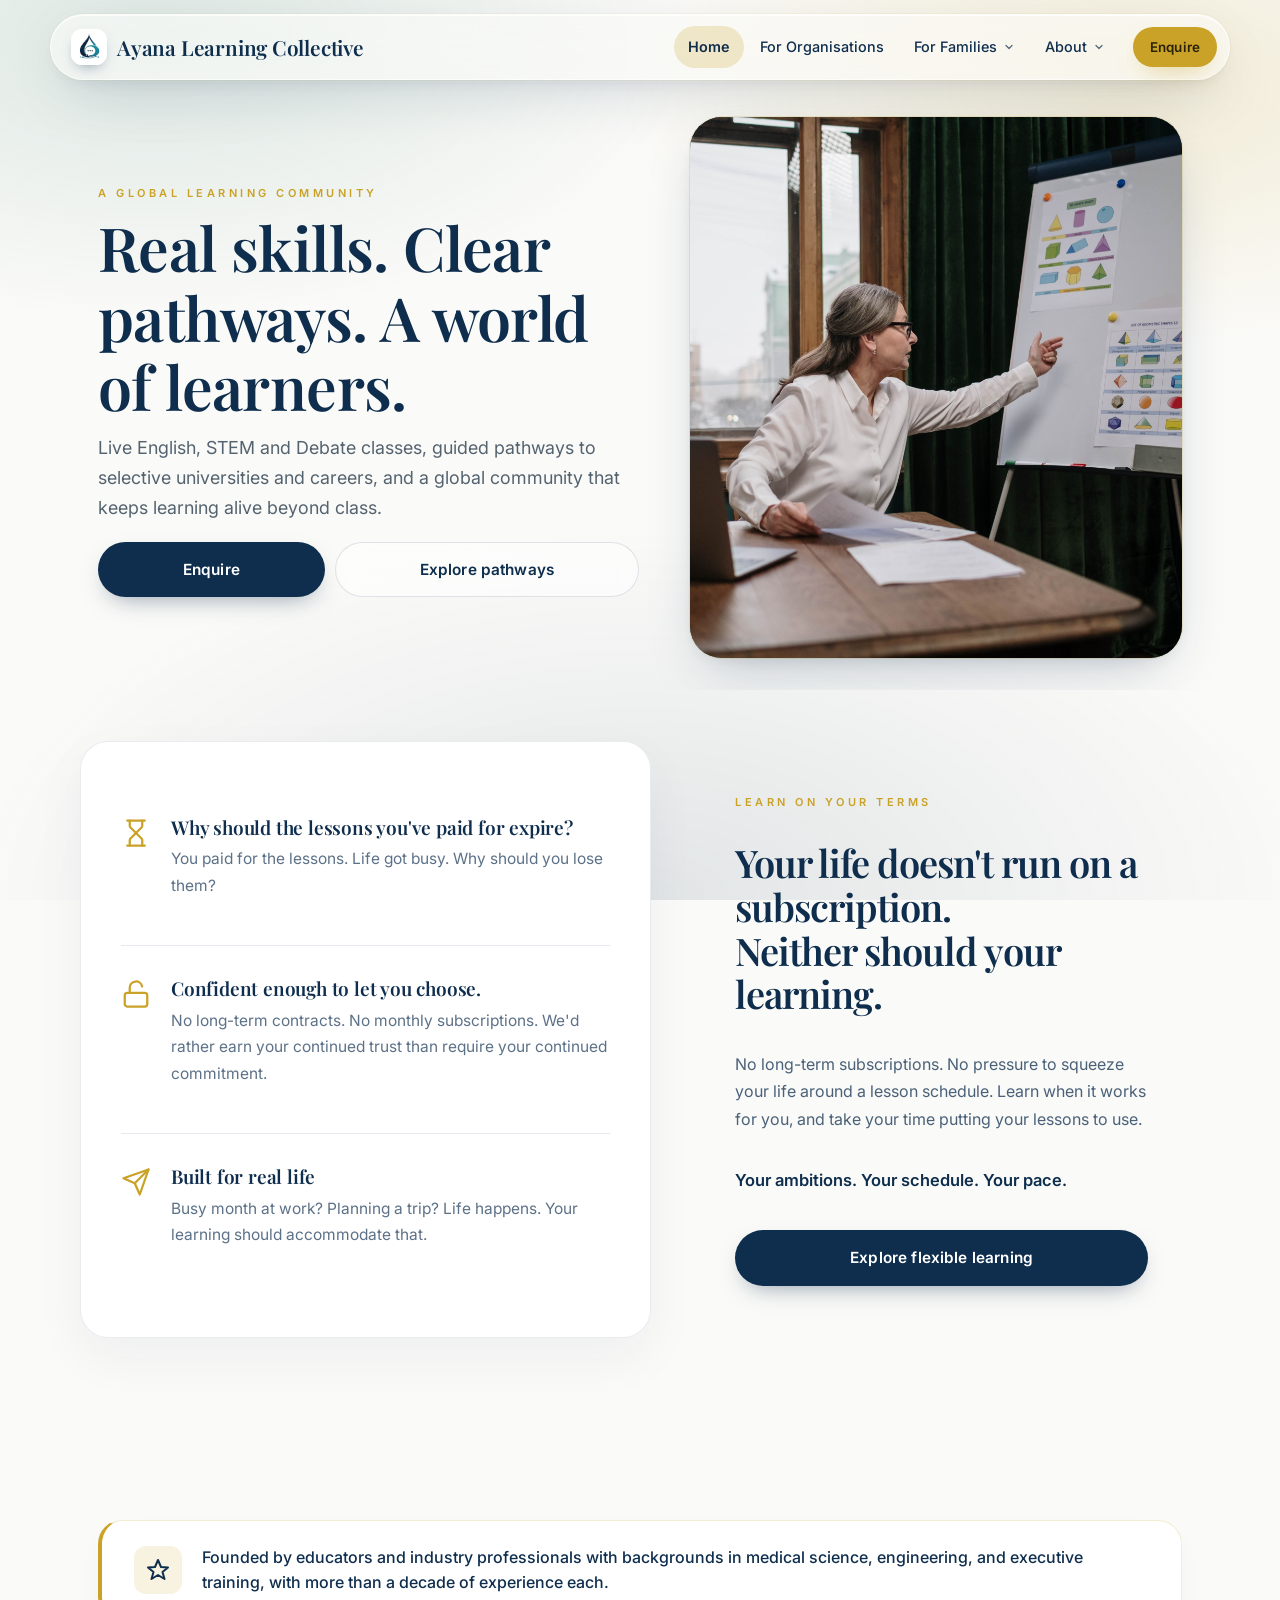
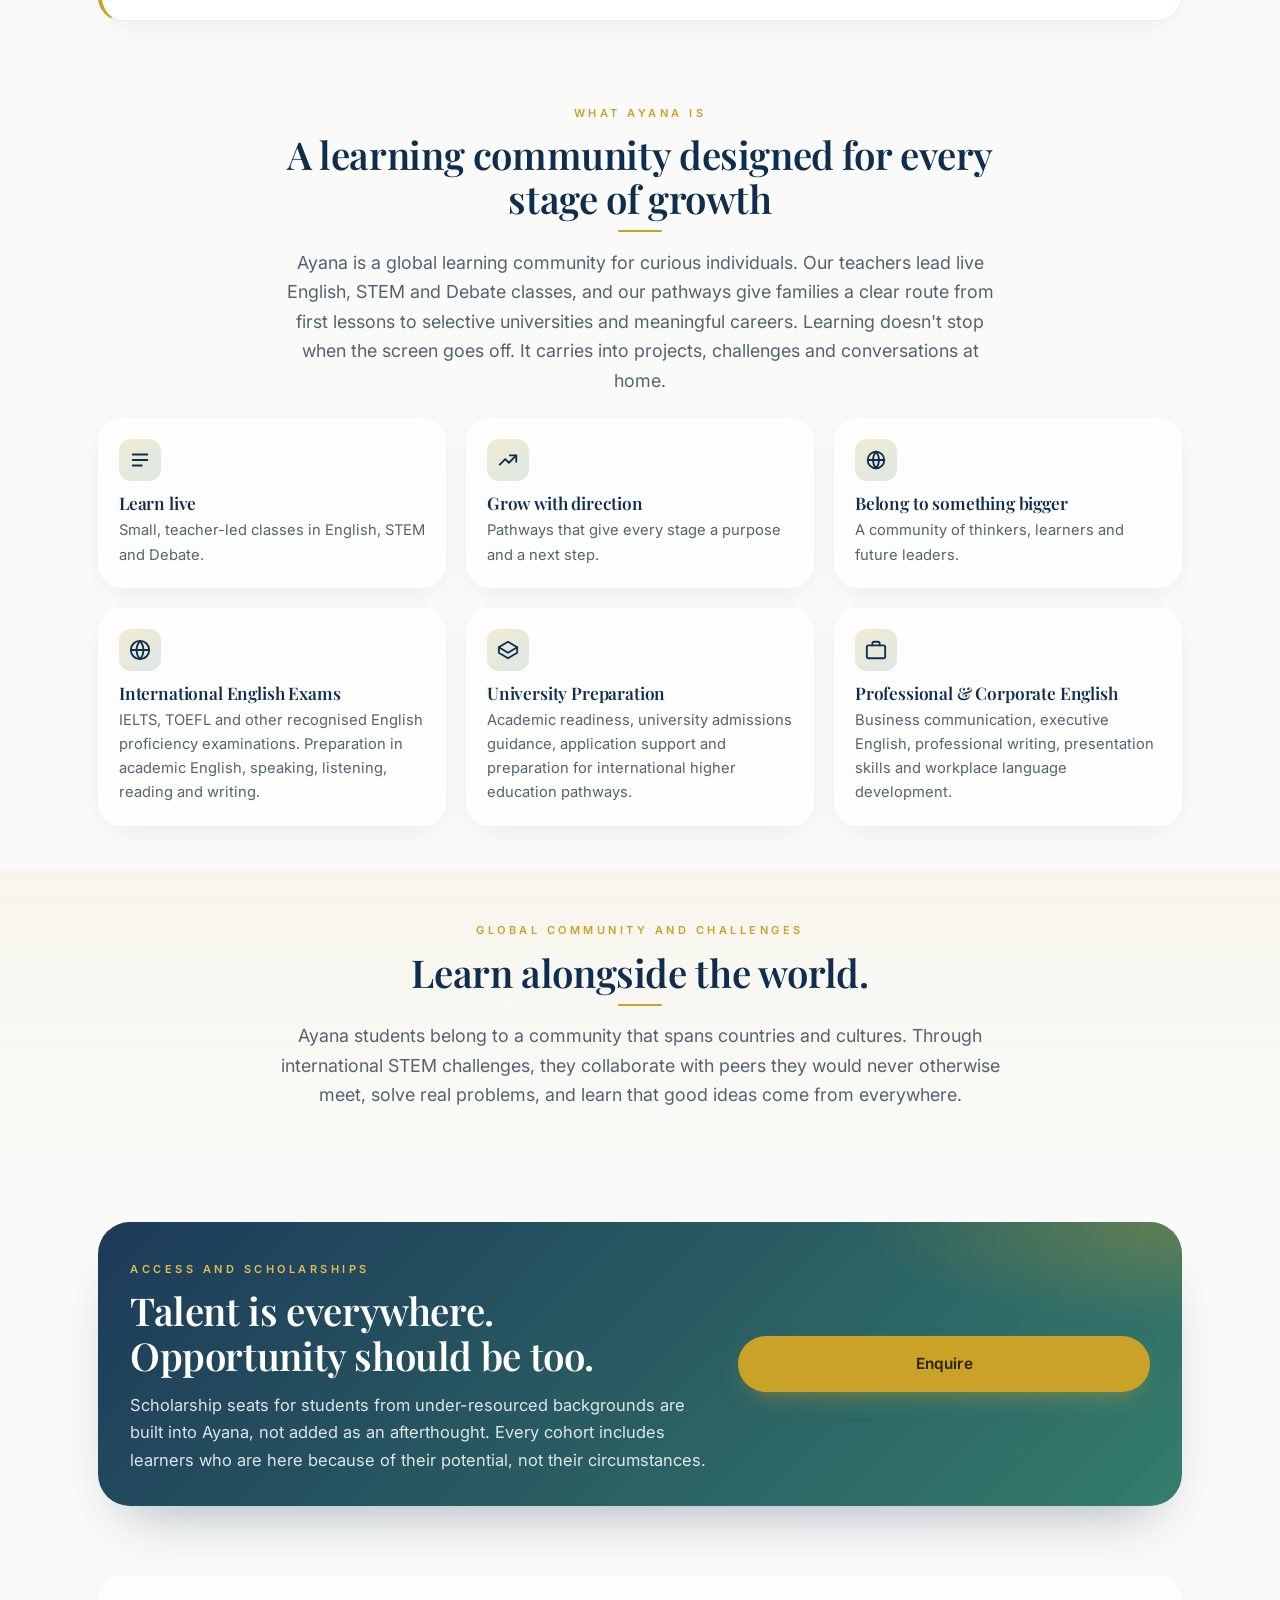
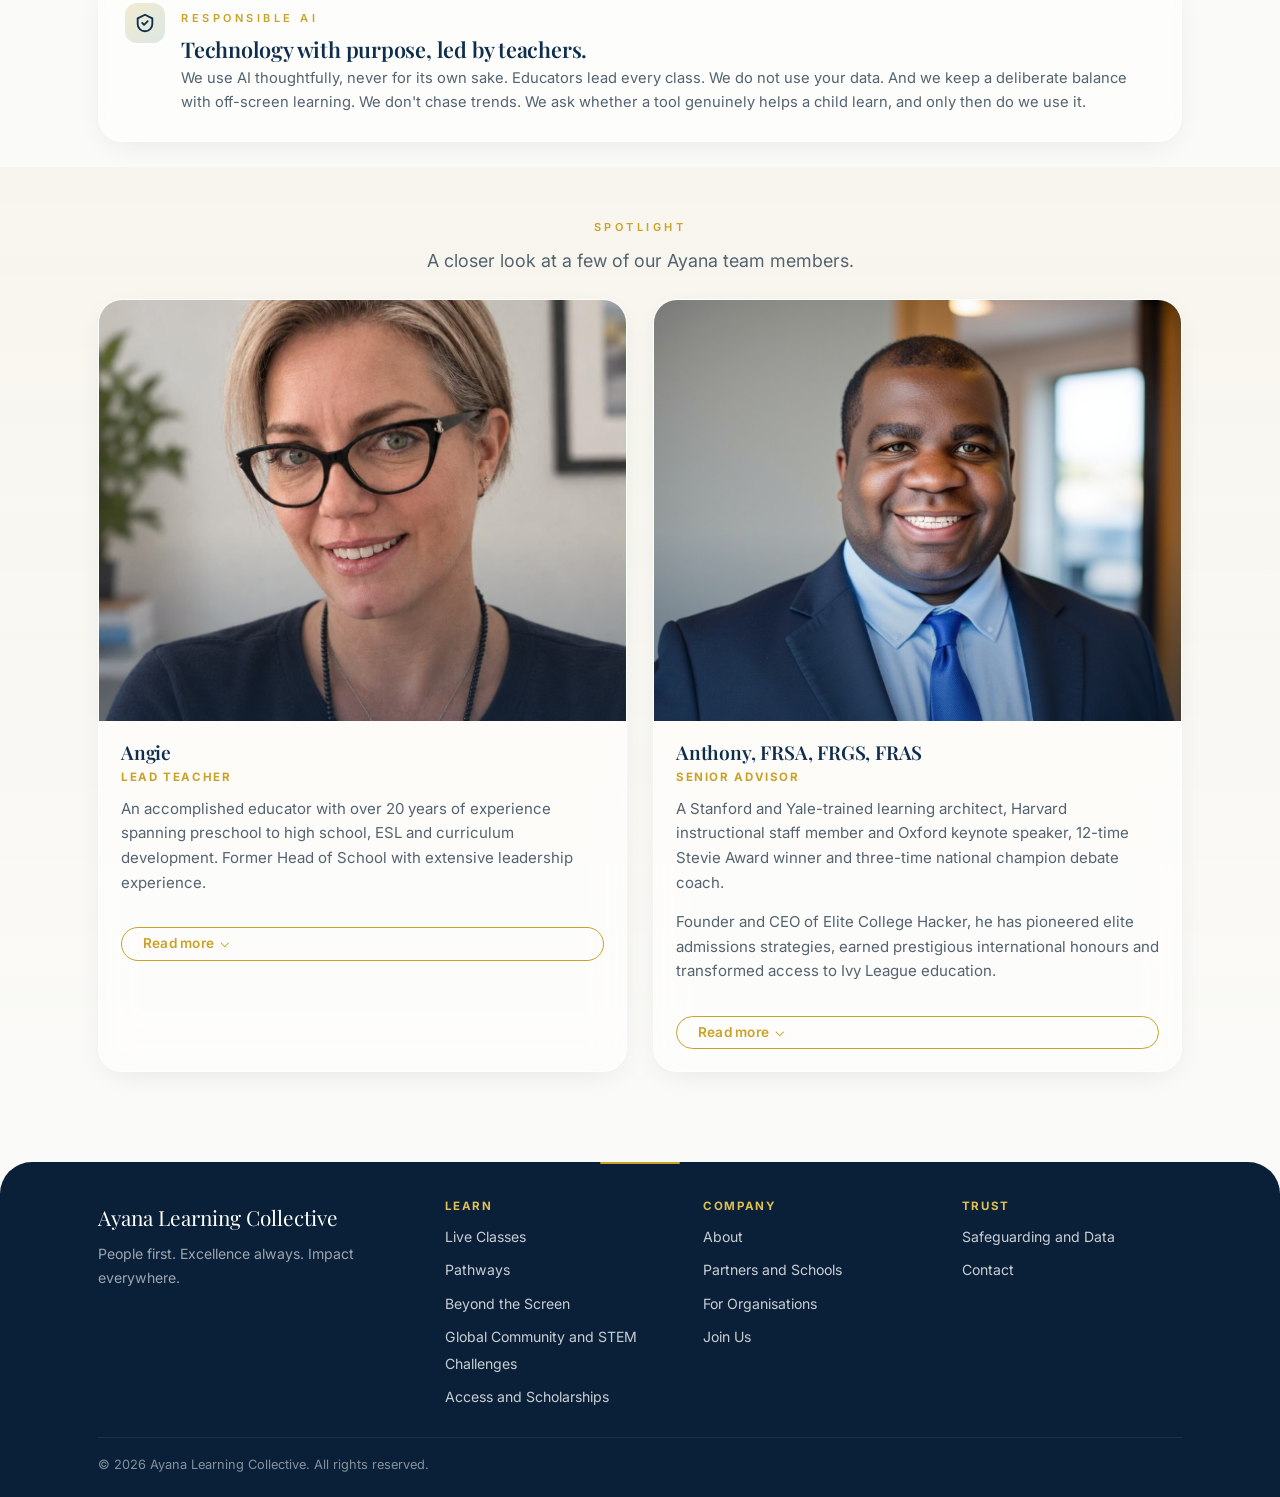
==== index.html @ 33406e84 "Update link for 'For Organisations' to organisations.html" ====
<!DOCTYPE html>
<html lang="en">
<head>
<meta charset="UTF-8">
<meta name="viewport" content="width=device-width, initial-scale=1">
<title>Ayana Learning Collective | Real skills. Clear pathways. A world of learners.</title>
<meta name="description" content="Ayana is a global learning community offering live English, STEM and Debate classes, guided pathways to selective universities, and a worldwide community of young thinkers.">
<link rel="preconnect" href="https://fonts.googleapis.com">
<link rel="preconnect" href="https://fonts.gstatic.com" crossorigin>
<link href="https://fonts.googleapis.com/css2?family=Inter:wght@400;500;600;700&family=Playfair+Display:ital,wght@0,500;0,600;1,500&display=swap" rel="stylesheet">
<link rel="stylesheet" href="style.css">

<link rel="apple-touch-icon" sizes="180x180" href="apple-touch-icon.png">
<link rel="icon" type="image/png" sizes="32x32" href="favicon-32x32.png">
<link rel="icon" type="image/png" sizes="16x16" href="favicon-16x16.png">

</head>
<body>

<a class="skip-link" href="#main">Skip to content</a>

<header class="site-header">
  <div class="header-inner">
    <a href="index.html" class="brand">
       <img src="Ayana-logo.jpeg" alt="Ayana Learning Collective Logo" class="brand-mark">
      <span class="brand-text">
        <span class="b1">Ayana Learning Collective</span>
      </span>
    </a>
    <button class="nav-toggle" aria-label="Toggle menu" aria-expanded="false" aria-controls="primary-nav">
      
<span></span><span></span><span></span>
    </button>
    <nav class="main-nav" id="primary-nav" aria-label="Primary">
      <ul class="nav-list">
        <li class="nav-item"><a class="nav-link is-active" href="index.html" aria-current="page">Home</a></li>
        
        <li class="nav-item"><a class="nav-link" href="organisations.html">For Organisations</a></li>
        
        <li class="nav-item has-drop">
          <button class="nav-link" aria-expanded="false" aria-haspopup="true">
            For Families
            <svg width="12" height="12" viewBox="0 0 24 24" fill="none" stroke="currentColor" stroke-width="2.5" stroke-linecap="round" stroke-linejoin="round" aria-hidden="true"><path d="M6 9l6 6 6-6"/></svg>
          </button>
          <div class="nav-drop" role="menu">
            <a href="live-classes.html" role="menuitem">Live Classes</a>
            <a href="pathways.html" role="menuitem">Pathways</a>
            <a href="live-classes.html#beyond-the-screen" role="menuitem">Beyond the Screen</a>
            <a href="index.html#community" role="menuitem">Global Community and STEM Challenges</a>
            <a href="index.html#access" role="menuitem">Access and Scholarships</a>
          </div>
        </li>

        <li class="nav-item has-drop">
          <button class="nav-link" aria-expanded="false" aria-haspopup="true">
            About
            <svg width="12" height="12" viewBox="0 0 24 24" fill="none" stroke="currentColor" stroke-width="2.5" stroke-linecap="round" stroke-linejoin="round" aria-hidden="true"><path d="M6 9l6 6 6-6"/></svg>
          </button>
          <div class="nav-drop" role="menu">
            <a href="about.html#story" role="menuitem">Our Story and Founders</a>
            <a href="about.html#responsible-ai" role="menuitem">Responsible AI</a>
            <a href="about.html#partners" role="menuitem">Partners and Schools</a>
            <a href="safeguarding.html" role="menuitem">Safeguarding and Data</a>
          </div>
        </li>

      </ul>
      <a class="btn btn-gold btn-sm nav-cta" href="enquire.html">Enquire</a>
    </nav>
  </div>
</header>

<main id="main" tabindex="-1">

  <section class="hero">
    <div class="container hero-grid">
      <div class="reveal">
        <span class="eyebrow">A global learning community</span>
        <h1>Real skills. Clear pathways. A world of learners.</h1>
        <p class="lead">Live English, STEM and Debate classes, guided pathways to selective universities and careers, and a global community that keeps learning alive beyond class.</p>
        <div class="btn-row">
          <a class="btn btn-primary btn-lg" href="enquire.html">Enquire</a>
          <a class="btn btn-secondary btn-lg" href="pathways.html">Explore pathways</a>
        </div>
      </div>
      <div class="hero-media reveal">
        <img src="female-teacher.jpg" alt="Ayana students in a live class" loading="eager">
        <!-- <span class="hero-badge">Founded in South Africa · Learning worldwide</span> -->
      </div>
    </div>
  </section>

  <!-- Flexible learning -->

        <section class="flexible" id="flexible-learning" aria-labelledby="flexible-heading">
            <div class="flexible-inner">

                <!-- Benefits -->

                <div class="benefits-card">

                    <ul class="benefits">

                        <li>
                            <span class="benefit-icon" aria-hidden="true">
                                <svg viewBox="0 0 24 24" fill="none" stroke="currentColor" stroke-width="1.8" stroke-linecap="round" stroke-linejoin="round" focusable="false">
                                    <path d="M5 22h14"/>
                                    <path d="M5 2h14"/>
                                    <path d="M17 22v-4.172a2 2 0 0 0-.586-1.414L12 12l-4.414 4.414A2 2 0 0 0 7 17.828V22"/>
                                    <path d="M7 2v4.172a2 2 0 0 0 .586 1.414L12 12l4.414-4.414A2 2 0 0 0 17 6.172V2"/>
                                </svg>
                            </span>
                            <div>
                                <h3>Why should the lessons you've paid for expire?</h3>
                                <p>You paid for the lessons. Life got busy. Why should you lose them?</p>
                            </div>
                        </li>

                        <li>
                            <span class="benefit-icon" aria-hidden="true">
                                <svg viewBox="0 0 24 24" fill="none" stroke="currentColor" stroke-width="1.8" stroke-linecap="round" stroke-linejoin="round" focusable="false">
                                    <rect x="3" y="11" width="18" height="11" rx="2"/>
                                    <path d="M7 11V7a5 5 0 0 1 9.9-1"/>
                                </svg>
                            </span>
                            <div>
                                <h3>Confident enough to let you choose.</h3>
                                <p>No long-term contracts. No monthly subscriptions. We'd rather earn your continued trust than require your continued commitment.</p>
                            </div>
                        </li>
                        <li>
                            <span class="benefit-icon" aria-hidden="true">
                                <svg viewBox="0 0 24 24" fill="none" stroke="currentColor" stroke-width="1.8" stroke-linecap="round" stroke-linejoin="round" focusable="false">
                                    <path d="m22 2-7 20-4-9-9-4Z"/>
                                    <path d="M22 2 11 13"/>
                                </svg>
                            </span>
                            <div>
                                <h3>Built for real life</h3>
                                <p>Busy month at work? Planning a trip? Life happens. Your learning should accommodate that.</p>
                            </div>
                        </li>
                    </ul>
                </div>

                  <!-- Intro panel -->

                <div class="terms-card">
                    <p class="eyebrow">Learn on your terms</p>
                    <h2 id="flexible-heading">
                        Your life doesn't run on a subscription.<br>
                        Neither should your learning.
                    </h2>
                    <p class="terms-body">
                        No long-term subscriptions. No pressure to squeeze your life around a lesson schedule. Learn when it works for you, and take your time putting your lessons to use.
                    </p>
                    <p class="closing">Your ambitions. Your schedule. Your pace.</p>
                    <a class="btn btn-primary btn-lg" href="enquire.html">Explore flexible learning</a>
                </div>
            </div>

        </section>

  <section class="cred-strip">
    <div class="container">
      <div class="cred-strip-inner reveal">
        <div class="cred-icon" aria-hidden="true">
          <svg width="24" height="24" viewBox="0 0 24 24" fill="none" stroke="currentColor" stroke-width="2" stroke-linecap="round" stroke-linejoin="round">
            <path d="M12 2l3 7 7 .5-5.5 4.5 2 7-6.5-4-6.5 4 2-7L2 9.5 9 9z"/>
          </svg>
        </div>
        <p class="cred-text">
          Founded by educators and industry professionals with backgrounds in medical science, engineering, and executive training, with more than a decade of experience each.
        </p>
      </div>
    </div>
</section>

  <section class="section">
    <div class="container">
      <div class="section-head section-head--center reveal">
        <span class="eyebrow">What Ayana is</span>
        <h2>A learning community designed for every stage of growth</h2>
        <p class="lead">Ayana is a global learning community for curious individuals. Our teachers lead live English, STEM and Debate classes, and our pathways give families a clear route from first lessons to selective universities and meaningful careers. Learning doesn't stop when the screen goes off. It carries into projects, challenges and conversations at home.</p>
      </div>

      <div class="grid-3 reveal-group">
        <article class="benefit-tile reveal">
          <div class="icon-circle" aria-hidden="true">
            <svg width="22" height="22" viewBox="0 0 24 24" fill="none" stroke="currentColor" stroke-width="2" stroke-linecap="round" stroke-linejoin="round"><path d="M4 6h16M4 12h16M4 18h10"/></svg>
          </div>
          <h3>Learn live</h3>
          <p>Small, teacher-led classes in English, STEM and Debate.</p>
        </article>
        <article class="benefit-tile reveal">
          <div class="icon-circle" aria-hidden="true">
            <svg width="22" height="22" viewBox="0 0 24 24" fill="none" stroke="currentColor" stroke-width="2" stroke-linecap="round" stroke-linejoin="round"><path d="M3 17l6-6 4 4 8-8"/><path d="M14 7h7v7"/></svg>
          </div>
          <h3>Grow with direction</h3>
          <p>Pathways that give every stage a purpose and a next step.</p>
        </article>
        <article class="benefit-tile reveal">
          <div class="icon-circle" aria-hidden="true">
            <svg width="22" height="22" viewBox="0 0 24 24" fill="none" stroke="currentColor" stroke-width="2" stroke-linecap="round" stroke-linejoin="round"><circle cx="12" cy="12" r="9"/><path d="M3 12h18M12 3a14 14 0 010 18M12 3a14 14 0 000 18"/></svg>
          </div>
          <h3>Belong to something bigger</h3>
          <p>A community of thinkers, learners and future leaders.</p>
        </article>

        <!-- NEW CARD 1: International English Exams -->
        <article class="benefit-tile reveal">
          <div class="icon-circle" aria-hidden="true">
            <svg width="22" height="22" viewBox="0 0 24 24" fill="none" stroke="currentColor" stroke-width="2" stroke-linecap="round" stroke-linejoin="round">
              <circle cx="12" cy="12" r="10"></circle>
              <path d="M2 12h20"></path>
              <path d="M12 2a15.3 15.3 0 010 20 15.3 15.3 0 010-20z"></path>
            </svg>
          </div>
          <h3>International English Exams</h3>
          <p>IELTS, TOEFL and other recognised English proficiency examinations. Preparation in academic English, speaking, listening, reading and writing.</p>
        </article>

        <!-- NEW CARD 2: University Preparation -->
        <article class="benefit-tile reveal">
          <div class="icon-circle" aria-hidden="true">
            <svg width="22" height="22" viewBox="0 0 24 24" fill="none" stroke="currentColor" stroke-width="2" stroke-linecap="round" stroke-linejoin="round">
              <path d="M12 3L2 9l10 6 10-6-10-6z"></path>
              <path d="M2 9v6l10 6 10-6V9"></path>
            </svg>
          </div>
          <h3>University Preparation</h3>
          <p>Academic readiness, university admissions guidance, application support and preparation for international higher education pathways.</p>
        </article>

        <!-- NEW CARD 3: Professional & Corporate English -->
        <article class="benefit-tile reveal">
          <div class="icon-circle" aria-hidden="true">
            <svg width="22" height="22" viewBox="0 0 24 24" fill="none" stroke="currentColor" stroke-width="2" stroke-linecap="round" stroke-linejoin="round">
              <rect x="2" y="7" width="20" height="14" rx="2"></rect>
              <path d="M16 7V5a2 2 0 00-2-2h-4a2 2 0 00-2 2v2"></path>
            </svg>
          </div>
          <h3>Professional &amp; Corporate English</h3>
          <p>Business communication, executive English, professional writing, presentation skills and workplace language development.</p>
        </article>

      </div>
    </div>
  </section>

  <section class="section section--wash" id="community">
    <div class="container">
      <div class="section-head section-head--center reveal">
        <span class="eyebrow">Global community and challenges</span>
        <h2>Learn alongside the world.</h2>
        <p class="lead">Ayana students belong to a community that spans countries and cultures. Through international STEM challenges, they collaborate with peers they would never otherwise meet, solve real problems, and learn that good ideas come from everywhere.</p>
      </div>
    </div>
  </section>

  <section class="section" id="access">
    <div class="container">
      <div class="callout reveal">
        <div>
          <span class="eyebrow">Access and scholarships</span>
          <h2>Talent is everywhere. Opportunity should be too.</h2>
          <p>Scholarship seats for students from under-resourced backgrounds are built into Ayana, not added as an afterthought. Every cohort includes learners who are here because of their potential, not their circumstances.</p>
        </div>
        <div class="callout-action">
          <a class="btn btn-gold btn-lg" href="enquire.html">Enquire</a>
        </div>
      </div>
    </div>
  </section>

  <section class="section section--tight">
    <div class="container">
      <div class="calm-statement reveal">
        <div class="icon-circle" aria-hidden="true">
          <svg width="22" height="22" viewBox="0 0 24 24" fill="none" stroke="currentColor" stroke-width="2" stroke-linecap="round" stroke-linejoin="round"><path d="M12 3l8 4v6c0 4.5-3.5 8-8 8s-8-3.5-8-8V7l8-4z"/><path d="M9 12l2 2 4-4"/></svg>
        </div>
        <div>
          <span class="eyebrow eyebrow--emerald">Responsible AI</span>
          <h3>Technology with purpose, led by teachers.</h3>
          <p>We use AI thoughtfully, never for its own sake. Educators lead every class. We do not use your data. And we keep a deliberate balance with off-screen learning. We don't chase trends. We ask whether a tool genuinely helps a child learn, and only then do we use it.</p>
        </div>
      </div>
    </div>
  </section>

  <section class="section section--wash" id="teachers">
    <div class="container">
      <div class="section-head section-head--center reveal">
        <span class="eyebrow">Spotlight</span>
        <!-- <h2>Meet two of our teachers</h2> -->
        <p class="lead">A closer look at a few of our Ayana team members.</p>
      </div>
      <div class="spotlight-grid reveal-group">
        <article class="spotlight-card reveal">
          <div class="spotlight-photo">
            <img src="Angie new.jpeg" alt="Angie" loading="lazy">
          </div>
          <div class="spotlight-body">
            <h3>Angie</h3>
            <span class="spotlight-role">Lead Teacher</span>
            <p>An accomplished educator with over 20 years of experience spanning preschool to high school, ESL and curriculum development. Former Head of School with extensive leadership experience.</p>
            <!-- <ul class="spotlight-facts">
              <li>[Qualification]</li>
              <li>[Years of experience]</li>
              <li>[Specialism]</li>
            </ul> -->

            <!-- Angie: extended bio + toggle -->
            <div class="spotlight-extended" id="angie-extended" hidden>
              <p>With over 20 years of experience in education, Angela has worked across preschool, primary and high school environments, language schools and ESL programs. Her career spans classroom teaching, educational administration, curriculum development and school leadership, including three years as Head of School. She has also held key positions as Acting Head, Head Teacher, Curriculum Coordinator and Head of Admissions, giving her a comprehensive understanding of school operations and academic management.</p>
              <p>Angela believes that every learner is unique, with individual strengths, needs and ways of learning. Her teaching philosophy centres on understanding each student, recognising their potential and adapting the learning experience to their interests and goals. She sees education as more than delivering lessons; it is about guiding, encouraging and equipping learners to grow in confidence and achieve their potential.</p>
            </div>
            <button class="spotlight-toggle" type="button" aria-expanded="false" aria-controls="angie-extended">Read more</button>
          </div>
        </article>
        <article class="spotlight-card reveal">
          <div class="spotlight-photo">
            <img src="Anthony.png" alt="Anthony Berryhill" loading="lazy">
          </div>
          <div class="spotlight-body">
            <h3>Anthony, FRSA, FRGS, FRAS</h3>
            <span class="spotlight-role">Senior Advisor</span>
            <p>A Stanford and Yale-trained learning architect, Harvard instructional staff member and Oxford keynote speaker, 12-time Stevie Award winner and three-time national champion debate coach.</p>
            <p>Founder and CEO of Elite College Hacker, he has pioneered elite admissions strategies, earned prestigious international honours and transformed access to Ivy League education.</p>
            <!-- <ul class="spotlight-facts">
              <li>Stanford · Yale</li>
              <li>[Years of experience]</li>
              <li>[Specialism]</li>
            </ul> -->

            <!-- Anthony: extended bio + toggle -->
            <div class="spotlight-extended" id="anthony-extended" hidden>
              <p>Anthony Berryhill is a systems architect for learning design working at the intersection of education, access and technology. He is Founder and CEO of Elite College Hacker, where his proprietary ACCESS Code Method makes the hidden curriculum of elite university admissions visible and teachable. In 2026, the method achieved a 94% client success rate, 100% college persistence and generated over $1.6 million in merit aid, from undergraduate through PhD level.</p>
              <p>Previously, Anthony served as Executive Officer and VP of Learning &amp; Development at PIMCO, designing learning systems at enterprise scale. A three-time national champion debate coach, he has spent over 25 years developing advanced communication skills among marginalised students through his Debate Access Project. He also serves on Harvard's instructional staff for Negotiation and as a judge for QS Reimagine Education, the global awards recognising innovation in teaching and learning.</p>
              <p>Stanford and Yale-trained, and originally from New Orleans' Lower 9th Ward, Anthony is an international speaker on AI and the future of learning. He most recently delivered the keynote address at the 18th World Leaders Summit at the University of Oxford on The Hidden Curriculum. His distinctions include 12 Stevie Awards, the CEO Clubs Network America 250 Legacy Award, IAOTP's Top Education Changemaker of the Year and a Hermes Creative Platinum Award. He holds three UK Royal Fellowships (FRSA, FRGS and FRAS), alongside PMP and Six Sigma Black Belt certifications.</p>
            </div>
            <button class="spotlight-toggle" type="button" aria-expanded="false" aria-controls="anthony-extended">Read more</button>
          </div>
        </article>
      </div>
    </div>
  </section>


</main>

<footer class="site-footer">
  <div class="container">
    <div class="footer-grid">
      <div>
        <a class="footer-brand" href="index.html">
          <!-- <span class="brand-mark" aria-hidden="true">A</span> -->
          <span>Ayana Learning Collective</span>
        </a>
        <p class="footer-tagline">People first. Excellence always. Impact everywhere.</p>
      </div>
      <div class="footer-col">
        <h4>Learn</h4>
        <ul>
          <li><a href="live-classes.html">Live Classes</a></li>
          <li><a href="pathways.html">Pathways</a></li>
          <li><a href="live-classes.html#beyond-the-screen">Beyond the Screen</a></li>
          <li><a href="index.html#community">Global Community and STEM Challenges</a></li>
          <li><a href="index.html#access">Access and Scholarships</a></li>
        </ul>
      </div>
      <div class="footer-col">
        <h4>Company</h4>
        <ul>
          <li><a href="about.html">About</a></li>
          <li><a href="about.html#partners">Partners and Schools</a></li>
          <li><a href="organisations.html">For Organisations</a></li>
          <li><a href="join-us.html">Join Us</a></li>
        </ul>
      </div>
      <div class="footer-col">
        <h4>Trust</h4>
        <ul>
          <li><a href="safeguarding.html">Safeguarding and Data</a></li>
          <!-- <li><a href="safeguarding.html#policy">Safeguarding policy</a></li> -->
          <!-- <li><a href="privacy.html">Privacy</a></li> -->
          <!-- <li><a href="terms.html">Terms</a></li> -->
          <li><a href="enquire.html">Contact</a></li>
        </ul>
      </div>
    </div>
    <div class="footer-bottom">
      <span>© <span id="yr">2026</span> Ayana Learning Collective. All rights reserved.</span>
      <!-- <span>Developed with <a href="https://palisson-tech.co.za" target="_blank" rel="noopener noreferrer" style="color: #fff; text-decoration: underline;">Palisson Tech &amp; Media</a></span> -->
    </div>
  </div>
</footer>

<button class="back-to-top" type="button" aria-label="Back to top">
  <svg width="18" height="18" viewBox="0 0 24 24" fill="none" stroke="currentColor" stroke-width="2" stroke-linecap="round" stroke-linejoin="round" aria-hidden="true"><path d="M12 19V5M5 12l7-7 7 7"/></svg>
</button>

<script>document.getElementById('yr').textContent = new Date().getFullYear();</script>
<script src="main.js"></script>
</body>
</html>
---- style.css ----
/* =========================================================
   AYANA — Global Learning Community
   Gold-forward palette · tight vertical rhythm · reveals
   Full-width button behaviour on smaller screens
   ========================================================= */

:root{
  --navy:#0F2E4E;
  --navy-deep:#0A2038;
  --navy-soft:#244A6E;
  --emerald:#1E6F5C;
  --emerald-soft:#2E8A73;
  --gold:#C9A227;
  --gold-soft:#E0BF52;
  --gold-tint:rgba(201,162,39,.14);
  --gold-tint-strong:rgba(201,162,39,.22);
  --warm-white:#FAFAF8;
  --charcoal:#1E1E1E;
  --muted:#54636F;

  --radius-sm:12px;
  --radius-md:18px;
  --radius-lg:24px;
  --radius-xl:32px;
  --radius-pill:999px;
  corner-shape: squircle;

  --glass-bg:rgba(250,250,248,.68);
  --glass-bg-strong:rgba(250,250,248,.86);
  --glass-border:rgba(255,255,255,.58);
  --glass-border-dark:rgba(15,46,78,.12);
  --glass-highlight:inset 0 1px 0 rgba(255,255,255,.72);
  --glass-shadow:0 20px 60px -20px rgba(15,46,78,.28), 0 8px 24px -12px rgba(15,46,78,.16);
  --glass-blur:blur(20px) saturate(160%);

  --container:1180px;
  --pad:clamp(20px,5vw,48px);

  --ease-out:cubic-bezier(.16,1,.3,1);

  --font-head:'Playfair Display', Georgia, 'Times New Roman', serif;
  --font-body:'Inter', system-ui, -apple-system, 'Segoe UI', Roboto, sans-serif;
}

*,*::before,*::after{box-sizing:border-box}
html{scroll-behavior:smooth;-webkit-text-size-adjust:100%}
body{
  margin:0;font-family:var(--font-body);font-size:16.5px;line-height:1.65;
  color:var(--charcoal);background:var(--warm-white);
  -webkit-font-smoothing:antialiased;overflow-x:hidden;
}
body::before{
  content:"";position:fixed;inset:0;z-index:-1;pointer-events:none;
  background:
    radial-gradient(60% 45% at 12% 4%, rgba(30,111,92,.13), transparent 70%),
    radial-gradient(55% 40% at 88% 10%, rgba(201,162,39,.16), transparent 72%),
    radial-gradient(70% 55% at 50% 100%, rgba(15,46,78,.10), transparent 75%);
}

h1,h2,h3,h4{font-family:var(--font-head);color:var(--navy);line-height:1.15;margin:0 0 .4em;font-weight:600;letter-spacing:-.01em}
h1{font-size:clamp(2.2rem,5vw,3.8rem)}
h2{font-size:clamp(1.65rem,3.4vw,2.4rem)}
h3{font-size:clamp(1.12rem,1.9vw,1.35rem)}
p{margin:0 0 .9em}
a{color:var(--navy);text-decoration:none;transition:color .2s ease}
a:hover{color:var(--gold)}
img{max-width:100%;display:block}
ul{margin:0;padding:0;list-style:none}
button{font-family:inherit}

:focus-visible{outline:3px solid var(--gold);outline-offset:3px;border-radius:6px}
section[id],div[id]{scroll-margin-top:110px}

.container{width:100%;max-width:var(--container);margin-inline:auto;padding-inline:var(--pad)}
.section{padding:clamp(28px,3.5vw,48px) 0}
.section--tight{padding:clamp(16px,2vw,28px) 0}
.section--wash{background:linear-gradient(180deg,rgba(201,162,39,.05),transparent)}
.section-head{max-width:720px;margin-bottom:clamp(16px,1.8vw,26px)}
.section-head--center{margin-inline:auto;text-align:center}

.eyebrow{display:inline-block;font-size:.72rem;font-weight:700;letter-spacing:.16em;text-transform:uppercase;color:var(--gold);margin-bottom:10px}
.eyebrow--emerald{color:var(--emerald)}
.lead{font-size:clamp(1rem,1.5vw,1.12rem);color:var(--muted)}
.text-center{text-align:center}

.skip-link{position:absolute;left:16px;top:-80px;padding:12px 20px;border-radius:var(--radius-pill);background:var(--navy);color:#fff;font-weight:600;z-index:1000;transition:top .2s ease}
.skip-link:focus{top:16px;color:#fff}

.section-head h1::after,
.section-head h2::after{content:"";display:block;width:44px;height:2px;background:var(--gold);margin-top:10px;border-radius:2px}
.section-head--center h1::after,
.section-head--center h2::after{margin-inline:auto}

/* =========================================================
   BUTTONS
   ========================================================= */
.btn{
  display:inline-flex;
  align-items:center;
  justify-content:center;
  gap:9px;
  padding:12px 24px;
  border-radius:var(--radius-pill);
  font-size:.92rem;
  font-weight:600;
  letter-spacing:.01em;
  border:1px solid transparent;
  cursor:pointer;
  white-space:nowrap;
  transition:transform .22s ease, box-shadow .22s ease, background .22s ease, color .22s ease, border-color .22s ease;
}
.btn:hover{transform:translateY(-2px)}
.btn:active{transform:translateY(0)}

.btn-primary{background:var(--navy);color:#fff;box-shadow:0 10px 26px -12px rgba(15,46,78,.55)}
.btn-primary:hover{background:var(--navy-deep);color:#fff;box-shadow:0 16px 34px -14px rgba(15,46,78,.6)}
.btn-secondary{background:rgba(255,255,255,.55);color:var(--navy);border-color:var(--glass-border-dark);-webkit-backdrop-filter:blur(10px);backdrop-filter:blur(10px)}
.btn-secondary:hover{background:#fff;color:var(--navy);border-color:var(--gold)}
.btn-gold{background:var(--gold);color:#2A2205;box-shadow:0 10px 26px -12px rgba(201,162,39,.65)}
.btn-gold:hover{background:var(--gold-soft);color:#2A2205;box-shadow:0 14px 32px -14px rgba(201,162,39,.7)}

.btn-sm{padding:8px 16px;font-size:.84rem}
.btn-lg{padding:14px 28px;font-size:.96rem}

/* Buttons in a row share the available space */
.btn-row{display:flex;flex-wrap:wrap;gap:10px}
.btn-row .btn{
  flex:1 1 auto;
  min-width:180px;
  max-width:320px;
}

/* Standalone / right-aligned CTA buttons get real presence */
.callout-action .btn{width:100%;max-width:none}
.org-teaser > .btn{min-width:220px;max-width:none}

/* =========================================================
   Floating header
   ========================================================= */
.site-header{position:sticky;top:14px;z-index:100;padding:0 var(--pad);background:transparent;border:none;pointer-events:none}
.header-inner{
  pointer-events:auto;max-width:var(--container);margin-inline:auto;
  display:flex;align-items:center;justify-content:space-between;gap:18px;
  padding:11px 12px 11px 20px;border-radius:var(--radius-pill);
  background:var(--glass-bg);
  -webkit-backdrop-filter:var(--glass-blur);backdrop-filter:var(--glass-blur);
  border:1px solid var(--glass-border);
  box-shadow:var(--glass-shadow), var(--glass-highlight), 0 0 0 1px rgba(201,162,39,.06);
  transition:padding .3s var(--ease-out), background .3s var(--ease-out), box-shadow .3s var(--ease-out);
}
.site-header.is-scrolled .header-inner{
  padding:7px 10px 7px 16px;background:var(--glass-bg-strong);
  box-shadow:0 12px 40px -18px rgba(15,46,78,.34), var(--glass-highlight), 0 0 0 1px rgba(201,162,39,.14);
}

.brand{display:inline-flex;align-items:center;gap:10px;font-family:var(--font-head);font-size:1.3rem;font-weight:600;color:var(--navy);letter-spacing:-.01em}
.brand:hover{color:var(--navy)}
.brand-mark{display:grid;place-items:center;width:36px;height:36px;border-radius:11px;corner-shape: squircle;background:linear-gradient(145deg,var(--navy),var(--emerald));color:#fff;font-size:1rem;box-shadow:0 6px 16px -8px rgba(15,46,78,.7), inset 0 1px 0 rgba(255,255,255,.35)}

.main-nav{display:flex;align-items:center;gap:8px}
.nav-list{display:flex;align-items:center;gap:2px}
.nav-item{position:relative}
.nav-item::after{content:"";position:absolute;left:0;right:0;top:100%;height:18px}

.nav-list a.nav-link,
.nav-list button.nav-link{
  position:relative;
  display:inline-flex;align-items:center;gap:6px;
  padding:9px 14px;border-radius:var(--radius-pill);
  font-size:.9rem;font-weight:500;
  color:var(--navy);background:transparent;border:none;cursor:pointer;
  transition:background .22s ease, color .22s ease;
  white-space:nowrap;
}
.nav-list a.nav-link:hover,
.nav-list button.nav-link:hover,
.nav-item.is-open > .nav-link{background:var(--gold-tint);color:var(--navy)}
.nav-list a.nav-link.is-active,
.nav-list button.nav-link.is-active{background:var(--gold-tint-strong);color:var(--navy);font-weight:600}

.nav-link svg{transition:transform .25s var(--ease-out);opacity:.7}
.nav-item.is-open > .nav-link svg,
.has-drop:hover > .nav-link svg{transform:rotate(180deg)}

.nav-drop{
  position:absolute;top:calc(100% + 8px);left:50%;min-width:280px;padding:10px;
  display:flex;flex-direction:column;gap:2px;border-radius:var(--radius-md);
  background:var(--glass-bg-strong);
  -webkit-backdrop-filter:var(--glass-blur);backdrop-filter:var(--glass-blur);
  border:1px solid var(--glass-border);
  box-shadow:var(--glass-shadow), var(--glass-highlight), 0 0 0 1px rgba(201,162,39,.1);
  opacity:0;visibility:hidden;transform:translate(-50%,8px);
  transition:opacity .22s ease, transform .22s var(--ease-out), visibility .22s ease;
}
.has-drop:hover .nav-drop{opacity:1;visibility:visible;transform:translate(-50%,0)}
.has-drop.drop-suppressed .nav-drop{opacity:0 !important;visibility:hidden !important;pointer-events:none !important}

.nav-drop a{display:block;padding:10px 14px;border-radius:var(--radius-sm);font-size:.9rem;color:var(--navy);transition:background .18s ease, color .18s ease}
.nav-drop a:hover{background:var(--gold-tint);color:var(--navy)}
.nav-drop a[aria-current="page"]{background:var(--gold-tint-strong);color:var(--navy);font-weight:600}
.nav-cta{margin-left:6px}

.nav-toggle{display:none;flex-direction:column;justify-content:center;gap:5px;width:42px;height:42px;padding:0;border:none;border-radius:50%;background:var(--gold-tint);cursor:pointer}
.nav-toggle span{display:block;width:18px;height:2px;margin-inline:auto;border-radius:2px;background:var(--navy);transition:transform .28s var(--ease-out), opacity .2s ease}
.nav-toggle[aria-expanded="true"] span:nth-child(1){transform:translateY(7px) rotate(45deg)}
.nav-toggle[aria-expanded="true"] span:nth-child(2){opacity:0}
.nav-toggle[aria-expanded="true"] span:nth-child(3){transform:translateY(-7px) rotate(-45deg)}

/* --- Hero --- */
.hero{padding:clamp(28px,4vw,52px) 0 clamp(20px,2.5vw,36px);position:relative;overflow:hidden}
.hero-grid{display:grid;grid-template-columns:minmax(0,1.1fr) minmax(0,1fr);gap:clamp(24px,4vw,56px);align-items:center}
.hero h1{margin-bottom:12px}
.hero .lead{max-width:540px;margin-bottom:20px}
.hero-media{position:relative;border-radius:var(--radius-xl);corner-shape: squircle;overflow:hidden;aspect-ratio:4/4.4;background:linear-gradient(155deg,rgba(15,46,78,.9),rgba(30,111,92,.85)),var(--navy);box-shadow:var(--glass-shadow), 0 0 0 1px rgba(201,162,39,.18)}
.hero-media img{width:100%;height:100%;object-fit:cover}
.hero-badge{position:absolute;left:18px;bottom:18px;padding:10px 16px;border-radius:var(--radius-pill);background:rgba(250,250,248,.94);-webkit-backdrop-filter:blur(10px);backdrop-filter:blur(10px);font-size:.8rem;font-weight:600;color:var(--navy);box-shadow:0 8px 24px -12px rgba(15,46,78,.4), 0 0 0 1px rgba(201,162,39,.25)}

/* --- Credibility strip (Redesigned) --- */
.cred-strip {
  padding: 32px 0;
}

.cred-strip-inner {
  display: flex;
  align-items: center; /* Vertically centers the icon with the text */
  gap: 20px;
  padding: 24px 32px;
  border-radius: var(--radius-lg);
  background: #ffffff; /* Solid white to stand out from the page background */
  border: 1px solid rgba(201, 162, 39, 0.2);
  border-left: 4px solid var(--gold); /* Strong gold accent on the left */
  box-shadow: 0 12px 32px -12px rgba(15, 46, 78, 0.08);
}

.cred-icon {
  flex-shrink: 0;
  display: flex;
  align-items: center;
  justify-content: center;
  width: 48px;
  height: 48px;
  border-radius: 12px;
  background: var(--gold-tint);
  color: var(--navy);
}

.cred-text {
  margin: 0;
  font-size: 1rem;
  line-height: 1.6;
  color: var(--navy); /* Darker text for better contrast */
  font-weight: 500;
}

/* Responsive adjustments */
@media (max-width: 760px) {
  .cred-strip {
    padding: 24px 0;
  }
  .cred-strip-inner {
    flex-direction: column; /* Stacks icon above text on mobile */
    align-items: flex-start;
    padding: 20px;
    gap: 16px;
  }
  .cred-text {
    font-size: 0.95rem;
  }
}
/* --- Grids --- */
.grid-3{display:grid;grid-template-columns:repeat(3,minmax(0,1fr));gap:clamp(14px,1.8vw,20px)}
.grid-2{display:grid;grid-template-columns:repeat(2,minmax(0,1fr));gap:clamp(14px,1.8vw,20px)}

/* --- Cards --- */
.benefit-tile{padding:20px 20px;border-radius:var(--radius-lg);corner-shape: squircle;background:rgba(255,255,255,.55);-webkit-backdrop-filter:blur(16px) saturate(150%);backdrop-filter:blur(16px) saturate(150%);border:1px solid rgba(255,255,255,.62);box-shadow:0 8px 32px -12px rgba(15,46,78,.12), inset 0 1px 0 rgba(255,255,255,.7);transition:transform .3s var(--ease-out), box-shadow .3s var(--ease-out), border-color .3s ease}
.benefit-tile:hover{transform:translateY(-4px);border-color:rgba(201,162,39,.4);box-shadow:0 22px 50px -22px rgba(15,46,78,.24), inset 0 1px 0 rgba(255,255,255,.8), 0 0 0 1px rgba(201,162,39,.16)}
.benefit-tile .icon-circle{display:grid;place-items:center;width:42px;height:42px;border-radius:12px;corner-shape: squircle;margin-bottom:12px;background:linear-gradient(140deg,rgba(201,162,39,.2),rgba(30,111,92,.15));color:var(--navy)}
.benefit-tile h3{margin-bottom:5px;font-size:1.08rem}
.benefit-tile p{margin:0;color:var(--muted);font-size:.92rem}

/* --- Ladder --- */
.ladder{display:grid;grid-template-columns:repeat(3,minmax(0,1fr));gap:clamp(12px,1.6vw,18px)}
.ladder-step{padding:20px 20px;border-radius:var(--radius-lg);corner-shape: squircle;background:rgba(255,255,255,.55);-webkit-backdrop-filter:blur(16px) saturate(150%);backdrop-filter:blur(16px) saturate(150%);border:1px solid rgba(255,255,255,.62);box-shadow:0 8px 32px -12px rgba(15,46,78,.12), inset 0 1px 0 rgba(255,255,255,.7);position:relative;transition:transform .3s var(--ease-out), box-shadow .3s var(--ease-out)}
.ladder-step:hover{transform:translateY(-4px);box-shadow:0 22px 50px -22px rgba(15,46,78,.24), inset 0 1px 0 rgba(255,255,255,.8)}
.ladder-step::before{content:attr(data-step);position:absolute;top:16px;right:18px;font-family:var(--font-head);font-size:1.4rem;color:var(--gold);opacity:.85;font-style:italic}
.ladder-step h3{margin-bottom:4px}
.ladder-step p{margin:0;color:var(--muted);font-size:.92rem}
.ladder-step--featured{background:linear-gradient(160deg,rgba(15,46,78,.94),rgba(30,111,92,.9));color:#fff;border-color:rgba(201,162,39,.35)}
.ladder-step--featured h3,
.ladder-step--featured p{color:#fff}
.ladder-step--featured::before{color:var(--gold-soft);opacity:1}

/* --- Split --- */
.split{display:grid;grid-template-columns:minmax(0,1fr) minmax(0,1fr);gap:clamp(24px,3.5vw,48px);align-items:center}
.split-media{border-radius:var(--radius-lg);corner-shape: squircle;overflow:hidden;aspect-ratio:5/4;background:linear-gradient(155deg,rgba(15,46,78,.85),rgba(30,111,92,.8));box-shadow:var(--glass-shadow), 0 0 0 1px rgba(201,162,39,.16)}
.split-media img{width:100%;height:100%;object-fit:cover}

/* --- Callout --- */
.callout{padding:clamp(20px,2.5vw,32px);border-radius:var(--radius-xl);corner-shape: squircle;background:linear-gradient(135deg,rgba(15,46,78,.94),rgba(30,111,92,.9));color:#fff;display:grid;grid-template-columns:minmax(0,1.4fr) minmax(0,1fr);gap:clamp(16px,2.5vw,32px);align-items:center;box-shadow:0 30px 60px -30px rgba(15,46,78,.4);position:relative;overflow:hidden}
.callout::after{content:"";position:absolute;inset:0;background:radial-gradient(50% 60% at 100% 0%, rgba(201,162,39,.32), transparent 60%);pointer-events:none}
.callout h2,
.callout p,
.callout .eyebrow{color:#fff;position:relative;z-index:1}
.callout .eyebrow{color:var(--gold-soft)}
.callout p{color:rgba(255,255,255,.85);margin-bottom:0}
.callout h2::after{background:var(--gold-soft)}
.callout-action{position:relative;z-index:1;text-align:right}

/* --- Calm statement --- */
.calm-statement{padding:clamp(16px,2.2vw,26px);border-radius:var(--radius-lg);corner-shape: squircle;background:rgba(255,255,255,.55);-webkit-backdrop-filter:blur(16px) saturate(150%);backdrop-filter:blur(16px) saturate(150%);border:1px solid rgba(255,255,255,.62);box-shadow:var(--glass-highlight), 0 8px 32px -12px rgba(15,46,78,.12);display:flex;gap:16px;align-items:flex-start}
.calm-statement .icon-circle{display:grid;place-items:center;width:40px;height:40px;border-radius:12px;corner-shape: squircle;background:linear-gradient(140deg,rgba(201,162,39,.2),rgba(30,111,92,.15));color:var(--navy);flex-shrink:0}
.calm-statement h3{margin-bottom:4px}
.calm-statement p{margin:0;color:var(--muted);font-size:.92rem}

/* --- Founders --- */
.founders{display:grid;grid-template-columns:repeat(3,minmax(0,1fr));gap:clamp(14px,1.8vw,20px)}
.founder-card{padding:20px;border-radius:var(--radius-lg);corner-shape: squircle;background:rgba(255,255,255,.55);-webkit-backdrop-filter:blur(16px) saturate(150%);backdrop-filter:blur(16px) saturate(150%);border:1px solid rgba(255,255,255,.62);box-shadow:var(--glass-highlight), 0 8px 32px -12px rgba(15,46,78,.12);text-align:center;transition:transform .3s var(--ease-out), box-shadow .3s var(--ease-out), border-color .3s ease}
.founder-card:hover{transform:translateY(-4px);border-color:rgba(201,162,39,.4);box-shadow:0 22px 50px -22px rgba(15,46,78,.24), inset 0 1px 0 rgba(255,255,255,.8)}
.founder-photo{width:72px;height:72px;border-radius:50%;margin:0 auto 12px;background:linear-gradient(145deg,var(--navy),var(--emerald));display:grid;place-items:center;color:#fff;font-family:var(--font-head);font-size:1.35rem;box-shadow:0 10px 24px -12px rgba(15,46,78,.55), inset 0 1px 0 rgba(255,255,255,.35), 0 0 0 3px rgba(201,162,39,.25);overflow:hidden}
.founder-photo img{width:100%;height:100%;object-fit:cover}
.founder-card h3{font-size:1.02rem;margin-bottom:3px}
.founder-role{font-size:.72rem;letter-spacing:.14em;text-transform:uppercase;color:var(--gold);font-weight:700;margin-bottom:8px;display:block}
.founder-card p{margin:0;font-size:.88rem;color:var(--muted)}

/* --- Teacher spotlight --- */
.spotlight-grid{display:grid;grid-template-columns:repeat(2,minmax(0,1fr));gap:clamp(16px,2.2vw,26px)}
.spotlight-card{
  display:flex;flex-direction:column;
  border-radius:var(--radius-lg);
  corner-shape: squircle;
  background:rgba(255,255,255,.55);
  -webkit-backdrop-filter:blur(16px) saturate(150%);backdrop-filter:blur(16px) saturate(150%);
  border:1px solid rgba(255,255,255,.62);
  box-shadow:var(--glass-highlight), 0 8px 32px -12px rgba(15,46,78,.12);
  overflow:hidden;
  transition:transform .3s var(--ease-out), box-shadow .3s var(--ease-out), border-color .3s ease;
}
.spotlight-card:hover{transform:translateY(-4px);border-color:rgba(201,162,39,.4);box-shadow:0 22px 50px -22px rgba(15,46,78,.24), inset 0 1px 0 rgba(255,255,255,.8), 0 0 0 1px rgba(201,162,39,.16)}
.spotlight-photo{aspect-ratio:5/4;background:linear-gradient(145deg,var(--navy),var(--emerald));overflow:hidden;position:relative}
.spotlight-photo img{width:100%;height:100%;object-fit:cover}
.spotlight-photo::after{content:"";position:absolute;inset:0;background:linear-gradient(180deg,transparent 55%,rgba(15,46,78,.4));pointer-events:none}
.spotlight-body{padding:20px 22px 22px;display:flex;flex-direction:column;flex:1}
.spotlight-body h3{margin:0 0 4px;font-size:1.2rem}
.spotlight-role{display:inline-block;font-size:.72rem;letter-spacing:.14em;text-transform:uppercase;color:var(--gold);font-weight:700;margin-bottom:10px}
.spotlight-body p{margin:0 0 14px;color:var(--muted);font-size:.94rem}
.spotlight-facts{display:flex;flex-wrap:wrap;gap:6px;margin:auto 0 0;padding:0;list-style:none}
.spotlight-facts li{font-size:.76rem;padding:4px 10px;border-radius:var(--radius-pill);background:var(--gold-tint);color:var(--navy);border:1px solid rgba(201,162,39,.24);font-weight:500}

/* --- Org teaser --- */
.org-teaser{padding:clamp(18px,2.2vw,26px);border-radius:var(--radius-xl);corner-shape: squircle;background:rgba(255,255,255,.55);-webkit-backdrop-filter:blur(16px) saturate(150%);backdrop-filter:blur(16px) saturate(150%);border:1px solid rgba(255,255,255,.62);box-shadow:var(--glass-highlight), 0 8px 32px -12px rgba(15,46,78,.12);display:flex;align-items:center;justify-content:space-between;gap:20px;flex-wrap:wrap}
.org-teaser-text{flex:1 1 380px}
.org-teaser-text h2{font-size:clamp(1.35rem,2.3vw,1.8rem);margin-bottom:6px}
.org-teaser-text p{margin:0;color:var(--muted);font-size:.93rem}

/* --- Enquiry CTA --- */
.enquiry-cta{padding:clamp(22px,3vw,36px) clamp(18px,2.6vw,32px);border-radius:var(--radius-xl);corner-shape: squircle;background:linear-gradient(135deg,rgba(15,46,78,.96),rgba(30,111,92,.92));color:#fff;text-align:center;box-shadow:0 30px 60px -30px rgba(15,46,78,.45);position:relative;overflow:hidden}
.enquiry-cta::after{content:"";position:absolute;inset:0;background:radial-gradient(55% 60% at 50% 0%, rgba(201,162,39,.3), transparent 70%);pointer-events:none}
.enquiry-cta h2,
.enquiry-cta p{color:#fff;position:relative;z-index:1}
.enquiry-cta h2{font-size:clamp(1.4rem,2.8vw,1.9rem);margin-bottom:8px}
.enquiry-cta h2::after{display:none}
.enquiry-cta p{max-width:560px;margin:0 auto 18px;color:rgba(255,255,255,.88);font-size:.94rem}
.enquiry-cta .btn-row{justify-content:center;position:relative;z-index:1;max-width:600px;margin-inline:auto}

/* --- Footer --- */
.site-footer{background:var(--navy-deep);color:rgba(255,255,255,.78);padding:clamp(24px,3vw,44px) 0 22px;margin-top:clamp(28px,3.5vw,48px);border-radius:var(--radius-xl) var(--radius-xl) 0 0;position:relative}
.site-footer::before{content:"";position:absolute;top:0;left:50%;transform:translateX(-50%);width:80px;height:2px;background:var(--gold);border-radius:2px}
.footer-grid{display:grid;grid-template-columns:minmax(0,1.4fr) repeat(3, minmax(0,1fr));gap:clamp(20px,3vw,40px);margin-bottom:20px}
.footer-brand{font-family:var(--font-head);font-size:1.3rem;color:#fff;margin-bottom:8px;display:inline-flex;align-items:center;gap:9px}
.footer-brand .brand-mark{background:linear-gradient(145deg,var(--emerald),var(--gold))}
.footer-tagline{color:rgba(255,255,255,.6);font-size:.88rem;margin:0;max-width:300px}
.footer-col h4{font-family:var(--font-body);font-size:.72rem;letter-spacing:.14em;text-transform:uppercase;color:var(--gold-soft);margin:0 0 10px;font-weight:700}
.footer-col ul li{margin-bottom:6px}
.footer-col a{color:rgba(255,255,255,.78);font-size:.88rem}
.footer-col a:hover{color:var(--gold-soft)}
.footer-bottom{padding-top:16px;border-top:1px solid rgba(255,255,255,.08);display:flex;justify-content:space-between;align-items:center;flex-wrap:wrap;gap:10px;font-size:.8rem;color:rgba(255,255,255,.5)}

/* --- Back to top --- */
.back-to-top{position:fixed;right:26px;bottom:26px;z-index:90;width:46px;height:46px;display:flex;align-items:center;justify-content:center;border-radius:50%;color:var(--navy);background:var(--glass-bg-strong);-webkit-backdrop-filter:blur(18px) saturate(160%);backdrop-filter:blur(18px) saturate(160%);border:1px solid var(--glass-border);box-shadow:0 10px 30px -10px rgba(15,46,78,.35), var(--glass-highlight), 0 0 0 1px rgba(201,162,39,.2);cursor:pointer;opacity:0;visibility:hidden;transform:translateY(12px);transition:opacity .25s ease, visibility .25s ease, transform .25s var(--ease-out), background .25s ease}
.back-to-top.is-visible{opacity:1;visibility:visible;transform:translateY(0)}
.back-to-top:hover{background:var(--gold);color:#2A2205;transform:translateY(-2px)}

/* --- Forms --- */
.form-card{padding:clamp(18px,2.4vw,28px);border-radius:var(--radius-lg);corner-shape: squircle;background:rgba(255,255,255,.6);-webkit-backdrop-filter:blur(16px) saturate(150%);backdrop-filter:blur(16px) saturate(150%);border:1px solid rgba(255,255,255,.62);box-shadow:var(--glass-highlight), 0 12px 40px -20px rgba(15,46,78,.18)}
.form-grid{display:grid;grid-template-columns:repeat(2,minmax(0,1fr));gap:12px}
.form-field{display:flex;flex-direction:column;gap:4px}
.form-field--full{grid-column:1/-1}
.form-field label{font-size:.8rem;font-weight:600;color:var(--navy);letter-spacing:.02em}
.form-field input,
.form-field select,
.form-field textarea{padding:10px 14px;border-radius:var(--radius-sm);corner-shape: squircle;border:1px solid var(--glass-border-dark);background:rgba(255,255,255,.85);font-family:inherit;font-size:.94rem;color:var(--charcoal);transition:border-color .2s ease, box-shadow .2s ease}
.form-field input:focus,
.form-field select:focus,
.form-field textarea:focus{outline:none;border-color:var(--gold);box-shadow:0 0 0 4px rgba(201,162,39,.18)}
.form-field textarea{min-height:100px;resize:vertical}
.form-field .hint{font-size:.78rem;color:var(--muted)}
.checkbox-field{display:flex;align-items:flex-start;gap:10px;font-size:.9rem;color:var(--muted)}
.checkbox-field input{margin-top:3px;accent-color:var(--gold)}

/* Submit button stretches to the field width */
.form-field--full .btn{width:100%;max-width:320px}
.form-field--full .btn:hover{transform:translateY(-2px)}

/* --- Scroll reveal --- */
.reveal{opacity:0;transform:translateY(22px);transition:opacity .8s var(--ease-out), transform .8s var(--ease-out)}
.reveal.is-visible{opacity:1;transform:translateY(0)}
.reveal-group > .reveal:nth-child(1){transition-delay:0ms}
.reveal-group > .reveal:nth-child(2){transition-delay:90ms}
.reveal-group > .reveal:nth-child(3){transition-delay:180ms}
.reveal-group > .reveal:nth-child(4){transition-delay:270ms}
.reveal-group > .reveal:nth-child(5){transition-delay:360ms}
.reveal-group > .reveal:nth-child(6){transition-delay:450ms}

/* --- Responsive --- */
@media (max-width:1024px){
  .hero-grid{grid-template-columns:1fr;gap:28px}
  .hero-media{aspect-ratio:16/11;max-height:400px}
  .split{grid-template-columns:1fr}
  .split-media{aspect-ratio:16/10}
  .grid-3,.ladder,.founders{grid-template-columns:repeat(2,minmax(0,1fr))}
  .footer-grid{grid-template-columns:1fr 1fr}
  .callout{grid-template-columns:1fr}
  .callout-action{text-align:left}
}

@media (max-width:900px){
  /* remove backdrop-filter from header so .main-nav can position:fixed to viewport */
  .header-inner{
    -webkit-backdrop-filter:none;backdrop-filter:none;
    background:rgba(250,250,248,.97);
    border-color:rgba(15,46,78,.08);
    box-shadow:0 8px 24px -12px rgba(15,46,78,.22), inset 0 1px 0 rgba(255,255,255,.9), 0 0 0 1px rgba(201,162,39,.1);
  }
  .header-inner > .brand,
  .header-inner > .nav-toggle{position:relative;z-index:101}

  .nav-toggle{display:flex}
  .nav-cta{display:none}

  .main-nav{
    position:fixed;inset:0;display:flex;flex-direction:column;
    justify-content:flex-start;align-items:stretch;
    padding:100px var(--pad) 32px;
    background:rgba(250,250,248,.97);
    -webkit-backdrop-filter:blur(24px);backdrop-filter:blur(24px);
    z-index:99;transform:translateY(-100%);opacity:0;pointer-events:none;
    transition:transform .32s var(--ease-out), opacity .28s ease;
    overflow-y:auto;
    max-height:100vh;max-height:100dvh;
    -webkit-overflow-scrolling:touch;overscroll-behavior:contain;
  }
  .main-nav.is-open{transform:translateY(0);opacity:1;pointer-events:auto}
  .nav-list{flex-direction:column;align-items:stretch;gap:4px}
  .nav-list a.nav-link,
  .nav-list button.nav-link{
    width:100%;justify-content:space-between;
    padding:14px 16px;font-size:.98rem;
    background:rgba(201,162,39,.06);
  }
  .nav-list a.nav-link.is-active,
  .nav-list button.nav-link.is-active{background:var(--gold-tint-strong)}
  .nav-item.is-open > .nav-link{background:var(--gold-tint)}
  .nav-drop{
    position:static;transform:none;opacity:1;visibility:visible;
    min-width:0;background:transparent;border:none;box-shadow:none;
    padding:4px 0 6px 10px;display:none;
  }
  .has-drop:hover .nav-drop{display:none}
  .nav-item.is-open .nav-drop{display:flex;opacity:1;visibility:visible;transform:none}
  /* drawer CTA fills the drawer width */
  .main-nav .nav-cta{
    display:inline-flex;
    margin-top:16px;
    align-self:stretch;
    width:100%;
    max-width:none;
    justify-content:center;
  }
}

@media (max-width:760px){
  .grid-3,.grid-2,.ladder,.founders,.spotlight-grid{grid-template-columns:1fr}
  .footer-grid{grid-template-columns:1fr;gap:22px}
  .form-grid{grid-template-columns:1fr}
  .back-to-top{right:18px;bottom:18px;width:42px;height:42px}
  .site-header{top:10px}
  .header-inner{padding:9px 9px 9px 14px}
  .brand{font-size:1.1rem}
  .brand-mark{width:32px;height:32px;font-size:.9rem}
  .cred-strip-inner{padding:10px 18px 10px 12px;font-size:.84rem}
  .cred-strip-inner::before{width:24px;height:24px;background-size:12px 12px}
}

/* Small phones — buttons go full-width */
@media (max-width:600px){
  .btn-row{
    flex-direction:column;
    align-items:stretch;
  }
  .btn-row .btn{
    width:100%;
    max-width:none;
    min-width:0;
    flex:1 1 auto;
    white-space:normal;
  }
  .callout-action{text-align:left}
  .callout-action .btn,
  .org-teaser > .btn,
  .enquiry-cta .btn,
  .form-field--full .btn{
    width:100%;
    max-width:none;
    min-width:0;
  }
  .form-field--full .btn{white-space:normal}
}

@supports not ((backdrop-filter: blur(1px)) or (-webkit-backdrop-filter: blur(1px))){
  .header-inner,.nav-drop,.back-to-top,.benefit-tile,.ladder-step,.founder-card,.spotlight-card,.calm-statement,.org-teaser,.form-card,.cred-strip-inner{background:rgba(250,250,248,.97)}
}

@media (prefers-reduced-motion:reduce){
  html{scroll-behavior:auto}
  *,*::before,*::after{animation-duration:.01ms!important;animation-iteration-count:1!important;transition-duration:.01ms!important}
  .reveal{opacity:1;transform:none}
}

/* --- Enquire: two-column form + contact card --- */
.enquire-grid{
  display:grid;
  grid-template-columns:minmax(0,1.15fr) minmax(0,.85fr);
  gap:clamp(18px,2.6vw,32px);
  align-items:start;
}
.enquire-grid .form-card{padding:clamp(20px,2.6vw,32px)}
.enquire-grid .form-field--full .btn{width:100%;max-width:none}

.form-success{
  display:none;
  margin:12px 0 0;
  font-size:.88rem;
  font-weight:600;
  color:var(--emerald);
}
.form-success.is-shown{display:block}

.contact-info-card{
  position:relative;
  overflow:hidden;
  padding:clamp(20px,2.6vw,32px);
  border-radius:var(--radius-lg);
  corner-shape: squircle;
  background:linear-gradient(160deg,rgba(15,46,78,.97),rgba(30,111,92,.93));
  color:#fff;
  border:1px solid rgba(201,162,39,.28);
  box-shadow:0 24px 50px -26px rgba(15,46,78,.5), inset 0 1px 0 rgba(255,255,255,.12);
}
.contact-info-card::after{
  content:"";
  position:absolute;inset:0;
  background:radial-gradient(55% 60% at 100% 0%, rgba(201,162,39,.26), transparent 62%);
  pointer-events:none;
}
.contact-info-card > *{position:relative;z-index:1}
.contact-info-card h2{
  font-size:clamp(1.15rem,1.8vw,1.35rem);
  color:#fff;
  margin-bottom:10px;
}
.contact-info-card h2::after{display:none}
.contact-info-card .contact-email{
  margin:0;
  font-size:.98rem;
  font-weight:600;
}
.contact-info-card .contact-email a{color:var(--gold-soft)}
.contact-info-card .contact-email a:hover{color:#fff}

.office-list{
  margin:18px 0 0;
  padding:0;
  list-style:none;
  display:flex;
  flex-direction:column;
  gap:12px;
}
.office-list li{
  font-size:.88rem;
  color:rgba(255,255,255,.72);
  border-top:1px solid rgba(255,255,255,.14);
  padding-top:12px;
}
.office-list li:first-child{border-top:none;padding-top:0}
.office-list strong{
  display:block;
  color:#fff;
  font-size:.92rem;
  font-weight:600;
  margin-bottom:2px;
}

@media (max-width:900px){
  .enquire-grid{grid-template-columns:1fr}
}

/* ============================================
   Adult pathways — content cards
   ============================================ */

.adult-pathways {
    padding: clamp(40px, 6vw, 88px) 24px clamp(80px, 10vw, 120px);
    background: var(--warm-white);
}

.adult-pathways-inner {
    max-width: 1120px;
    margin: 0 auto;
}

.adult-pathways-header {
    max-width: 760px;
    margin-bottom: clamp(32px, 5vw, 52px);
}

.adult-pathways-header .eyebrow {
    font-size: 11px;
    font-weight: 600;
    letter-spacing: 3.5px;
    text-transform: uppercase;
    color: var(--gold);
}

.adult-pathways-header h2 {
    margin-top: 18px;
    font-family: "Playfair Display", serif;
    font-size: clamp(27px, 3.4vw, 40px);
    font-weight: 600;
    line-height: 1.16;
    letter-spacing: -1px;
    color: var(--navy);
}

.adult-pathways-header h2 span {
    color: var(--emerald);
    font-style: italic;
}

/* Grid */

.pathway-grid {
    display: grid;
    grid-template-columns: repeat(2, minmax(0, 1fr));
    gap: clamp(20px, 2.8vw, 32px);
    align-items: stretch;
}

/* Card */

.pathway-card {
    background: #fff;
    border: 1px solid rgba(15, 46, 78, 0.09);
    border-radius: 28px;
    corner-shape: squircle;
    overflow: hidden;
    display: flex;
    flex-direction: column;
    box-shadow: 0 20px 50px rgba(15, 46, 78, 0.05);
    transition: transform .3s ease, box-shadow .3s ease;
}

.pathway-card:hover {
    transform: translateY(-4px);
    box-shadow: 0 28px 60px rgba(15, 46, 78, 0.09);
}

/* Media */

.pathway-media {
    position: relative;
    aspect-ratio: 16 / 10;
    overflow: hidden;
    background: var(--sand);
}

.pathway-media img {
    width: 100%;
    height: 100%;
    object-fit: cover;
    display: block;
    transition: transform .5s ease;
}

.pathway-card:hover .pathway-media img {
    transform: scale(1.03);
}

/* Body */

.pathway-body {
    padding: clamp(24px, 3.2vw, 36px);
    display: flex;
    flex-direction: column;
    flex: 1;
}

.pathway-eyebrow {
    font-size: 10px;
    font-weight: 600;
    letter-spacing: 3px;
    text-transform: uppercase;
    color: var(--gold);
}

.pathway-title {
    margin-top: 14px;
    font-family: "Playfair Display", serif;
    font-size: clamp(22px, 2.3vw, 28px);
    font-weight: 600;
    line-height: 1.2;
    letter-spacing: -0.6px;
    color: var(--navy);
}

.pathway-copy {
    margin-top: 14px;
    font-size: 15.5px;
    line-height: 1.75;
    color: rgba(15, 46, 78, 0.72);
}

.pathway-closer {
    margin-top: 16px;
    font-size: 15.5px;
    font-weight: 600;
    color: var(--navy);
}

/* Audience quote */

.pathway-audience {
    margin-top: 24px;
    padding-top: 20px;
    border-top: 1px solid rgba(15, 46, 78, 0.08);
}

.pathway-audience-label {
    font-size: 11px;
    font-weight: 600;
    letter-spacing: 2.5px;
    text-transform: uppercase;
    color: var(--emerald);
}

.pathway-quote {
    margin-top: 10px;
    padding-left: 16px;
    border-left: 2px solid var(--gold);
    font-size: 15px;
    line-height: 1.65;
    font-style: italic;
    color: rgba(15, 46, 78, 0.78);
}

/* CTA */

.pathway-cta {
    margin-top: auto;
    padding-top: 28px;
    display: flex;
    flex-wrap: wrap;
    align-items: baseline;
    gap: 6px 10px;
    font-size: 16px;
    font-weight: 600;
    color: var(--navy);
    text-decoration: none;
    transition: color .25s ease;
}

.pathway-cta-sub {
    width: 100%;
    font-size: 13px;
    font-weight: 400;
    line-height: 1.5;
    color: rgba(15, 46, 78, 0.55);
}

.pathway-cta-arrow {
    display: inline-block;
    margin-left: 2px;
    transition: transform .25s ease;
}

.pathway-cta:hover {
    color: var(--emerald);
}

.pathway-cta:hover .pathway-cta-arrow {
    transform: translateX(4px);
}

.pathway-cta:focus-visible {
    outline: 3px solid var(--gold);
    outline-offset: 4px;
    border-radius: 4px;
}

/* Responsive */

@media (max-width: 900px) {
    .pathway-grid {
        grid-template-columns: 1fr;
    }

    .pathway-media {
        aspect-ratio: 16 / 9;
    }
}

@media (max-width: 600px) {
    .adult-pathways {
        padding: 32px 18px 72px;
    }

    .pathway-card {
        border-radius: 22px;
        corner-shape: squircle;
    }

    .pathway-body {
        padding: 22px 20px 26px;
    }

    .pathway-title {
        letter-spacing: -0.3px;
    }

    .pathway-copy,
    .pathway-closer {
        font-size: 15px;
    }

    .pathway-quote {
        font-size: 14.5px;
    }

    .pathway-cta {
        padding-top: 24px;
        font-size: 15.5px;
    }
}

/* ============================================
           Flexible learning section
           ============================================ */

        .flexible {
            padding: clamp(24px, 4vw, 56px) 24px clamp(90px, 12vw, 150px);
        }

        .flexible-inner {
            max-width: 1120px;
            margin: 0 auto;
            display: grid;
            grid-template-columns: 1.05fr 0.95fr;
            gap: clamp(20px, 3vw, 32px);
            align-items: stretch;
        }

        /* Intro card */

        .terms-card {
            background: var(--sand);
            border-radius: 28px;
            padding: clamp(32px, 4.2vw, 52px);
            display: flex;
            flex-direction: column;
        }

        .eyebrow {
            font-size: 11px;
            font-weight: 600;
            letter-spacing: 3.5px;
            text-transform: uppercase;
            color: var(--gold);
        }

        .terms-card h2 {
            margin-top: 20px;
            font-family: "Playfair Display", serif;
            font-size: clamp(27px, 3vw, 38px);
            font-weight: 600;
            line-height: 1.15;
            letter-spacing: -1px;
            color: var(--navy);
        }

        .terms-body {
            margin-top: 20px;
            font-size: 16px;
            line-height: 1.7;
            color: rgba(15, 46, 78, 0.75);
        }

        .terms-card .closing {
            margin-top: 20px;
            margin-bottom: 36px;
            font-size: 16.5px;
            font-weight: 600;
            color: var(--navy);
        }

        .cta {
            display: flex;
            align-items: center;
            justify-content: center;
            width: 100%;
            margin-top: auto;
            padding: 17px 24px;
            border-radius: 14px;
            corner-shape: squircle;
            background: var(--navy);
            color: var(--warm-white);
            font-size: 16px;
            font-weight: 600;
            text-decoration: none;
            transition: background-color .25s ease, transform .25s ease, box-shadow .25s ease;
        }

        .cta:hover {
            background: #16395d;
            transform: translateY(-2px);
            box-shadow: 0 12px 26px rgba(15, 46, 78, 0.22);
        }

        .cta:focus-visible {
            outline: 3px solid var(--gold);
            outline-offset: 3px;
        }

        /* Benefits card */

        .benefits-card {
            background: #fff;
            border: 1px solid rgba(15, 46, 78, 0.09);
            border-radius: 28px;
            padding: clamp(12px, 1.6vw, 18px) clamp(24px, 3.2vw, 40px);
            box-shadow: 0 20px 50px rgba(15, 46, 78, 0.05);
            display: flex;
            align-items: center;
        }

        .benefits {
            list-style: none;
            width: 100%;
        }

        .benefits li {
            display: grid;
            grid-template-columns: 32px 1fr;
            gap: 18px;
            align-items: start;
            padding: clamp(24px, 2.8vw, 32px) 0;
        }

        .benefits li + li {
            border-top: 1px solid rgba(15, 46, 78, 0.1);
        }

        .benefit-icon {
            width: 30px;
            height: 30px;
            margin-top: 1px;
            color: var(--gold);
        }

        .benefit-icon svg {
            display: block;
            width: 100%;
            height: 100%;
        }

        .benefits h3 {
            font-size: 19px;
            font-weight: 600;
            letter-spacing: -0.2px;
            color: var(--navy);
        }

        .benefits p {
            margin-top: 8px;
            font-size: 15.5px;
            line-height: 1.7;
            color: rgba(15, 46, 78, 0.68);
        }

        @media (max-width: 900px) {
            .flexible-inner {
                grid-template-columns: 1fr;
            }
        }

        /* Responsive */

        @media (max-width: 600px) {

            /* h1 {
                font-size: clamp(42px, 13vw, 65px);
                letter-spacing: -1px;
            } */

            .subtitle {
                font-size: 9px;
                letter-spacing: 3px;
            }

            .line {
                margin-bottom: 25px;
            }

            .flexible {
                padding: 12px 18px 80px;
            }

            .terms-card,
            .benefits-card {
                border-radius: 22px;
            }

            .terms-card {
                padding: 28px 24px;
            }

            .benefits-card {
                padding: 6px 22px;
            }

            .terms-card h2 {
                letter-spacing: -0.5px;
            }

            .benefits li {
                grid-template-columns: 28px 1fr;
                gap: 14px;
            }

            .benefit-icon {
                width: 26px;
                height: 26px;
            }

            .benefits h3 {
                font-size: 17.5px;
            }

            .benefits p {
                font-size: 15px;
            }

            .cta {
                padding: 16px 22px;
                font-size: 15.5px;
            }
        }

        /* Accessibility */

        @media (prefers-reduced-motion: reduce) {
            *,
            *::before,
            *::after {
                animation: none !important;
            }
        }

/* =========================================================================
   SPOTLIGHT BIO — EXPAND / COLLAPSE
   ========================================================================= */

.spotlight-extended[hidden] {
  display: none;
}

.spotlight-extended {
  margin-top: 1rem;
  animation: spotlightFadeIn 0.25s ease;
}

.spotlight-extended p {
  margin: 0 0 0.85rem;
}

.spotlight-extended p:last-child {
  margin-bottom: 0;
}

@keyframes spotlightFadeIn {
  from { opacity: 0; transform: translateY(-4px); }
  to   { opacity: 1; transform: translateY(0); }
}

@media (prefers-reduced-motion: reduce) {
  .spotlight-extended { animation: none; }
}

/* Toggle button */
.spotlight-toggle {
  display: inline-flex;
  align-items: center;
  gap: 0.45rem;
  margin-top: 1.1rem;
  padding: 0.55rem 1.3rem;
  font: inherit;
  font-size: 0.85rem;
  font-weight: 600;
  letter-spacing: 0.02em;
  line-height: 1;
  color: var(--gold, #C6A15B);
  background: transparent;
  border: 1px solid var(--gold, #C6A15B);
  border-radius: 999px;
  cursor: pointer;
  transition: background 0.2s ease, color 0.2s ease;
}

.spotlight-toggle:hover,
.spotlight-toggle:focus-visible {
  background: var(--gold, #C6A15B);
  color: #fff;
}

.spotlight-toggle:focus-visible {
  outline: none;
  box-shadow: 0 0 0 3px rgba(198, 161, 91, 0.35);
}

/* Chevron, rotates when open */
.spotlight-toggle::after {
  content: "";
  width: 0.42em;
  height: 0.42em;
  border-right: 1.5px solid currentColor;
  border-bottom: 1.5px solid currentColor;
  transform: rotate(45deg) translateY(-0.1em);
  transition: transform 0.2s ease;
}

.spotlight-toggle[aria-expanded="true"]::after {
  transform: rotate(225deg) translateY(-0.1em);
}


/* =========================================================================
   FORM VALIDATION — WCAG COMPLIANT
   ========================================================================= */

/* Required marker */
.req {
  color: #B3261E;
  font-weight: 700;
}

.form-required-note {
  margin: 0 0 1.25rem;
  font-size: 0.85rem;
  color: var(--muted, #5b5b5b);
}

/* Field-level error text */
.form-field-error {
  display: none;
  margin: 0.4rem 0 0;
  font-size: 0.85rem;
  line-height: 1.45;
  color: #B3261E;
  font-weight: 500;
}

.form-field-error.is-visible {
  display: block;
}

/* Error state on the control */
.form-field.has-error label {
  color: #B3261E;
}

.form-field.has-error input,
.form-field.has-error select,
.form-field.has-error textarea {
  border-color: #B3261E;
  box-shadow: 0 0 0 1px #B3261E;
}

.form-field.has-error input:focus,
.form-field.has-error select:focus,
.form-field.has-error textarea:focus {
  outline: 3px solid #B3261E;
  outline-offset: 1px;
}

/* Error summary */
.form-error-summary {
  margin-bottom: 1.5rem;
  padding: 1rem 1.15rem;
  border: 1px solid #B3261E;
  border-left: 5px solid #B3261E;
  border-radius: 6px;
  background: #FDECEA;
  color: #7A1C16;
}

.form-error-summary:focus {
  outline: 3px solid #B3261E;
  outline-offset: 2px;
}

.form-error-summary p {
  margin: 0 0 0.5rem;
  font-weight: 700;
  font-size: 0.95rem;
}

.form-error-summary ul {
  margin: 0;
  padding-left: 1.1rem;
}

.form-error-summary li {
  margin-bottom: 0.3rem;
  font-size: 0.9rem;
}

.form-error-summary a {
  color: #7A1C16;
  text-decoration: underline;
  text-underline-offset: 2px;
}

/* Submission (server) error */
.form-error {
  display: none;
  margin-top: 1rem;
  padding: 0.85rem 1rem;
  border: 1px solid #B3261E;
  border-left: 5px solid #B3261E;
  border-radius: 6px;
  background: #FDECEA;
  color: #7A1C16;
  font-size: 0.9rem;
}

.form-error.is-visible {
  display: block;
}

/* =========================================================================
   THANK YOU PAGE
   ========================================================================= */

.success-wrap {
  max-width: 640px;
  margin: 0 auto;
  text-align: center;
  padding: 1rem 0 2rem;
}

.success-icon {
  display: inline-flex;
  align-items: center;
  justify-content: center;
  width: 72px;
  height: 72px;
  margin-bottom: 1.5rem;
  border-radius: 50%;
  background: var(--emerald, #1F4E45);
  color: #fff;
}

.success-icon svg {
  width: 34px;
  height: 34px;
}

.success-wrap h1 {
  margin-bottom: 1rem;
}

.success-wrap .lead {
  margin-bottom: 2rem;
}

.success-next {
  margin-top: 2.5rem;
  padding-top: 2rem;
  border-top: 1px solid rgba(0, 0, 0, 0.08);
  font-size: 0.95rem;
  color: var(--muted, #5b5b5b);
}

.success-next a {
  text-decoration: underline;
  text-underline-offset: 2px;
}
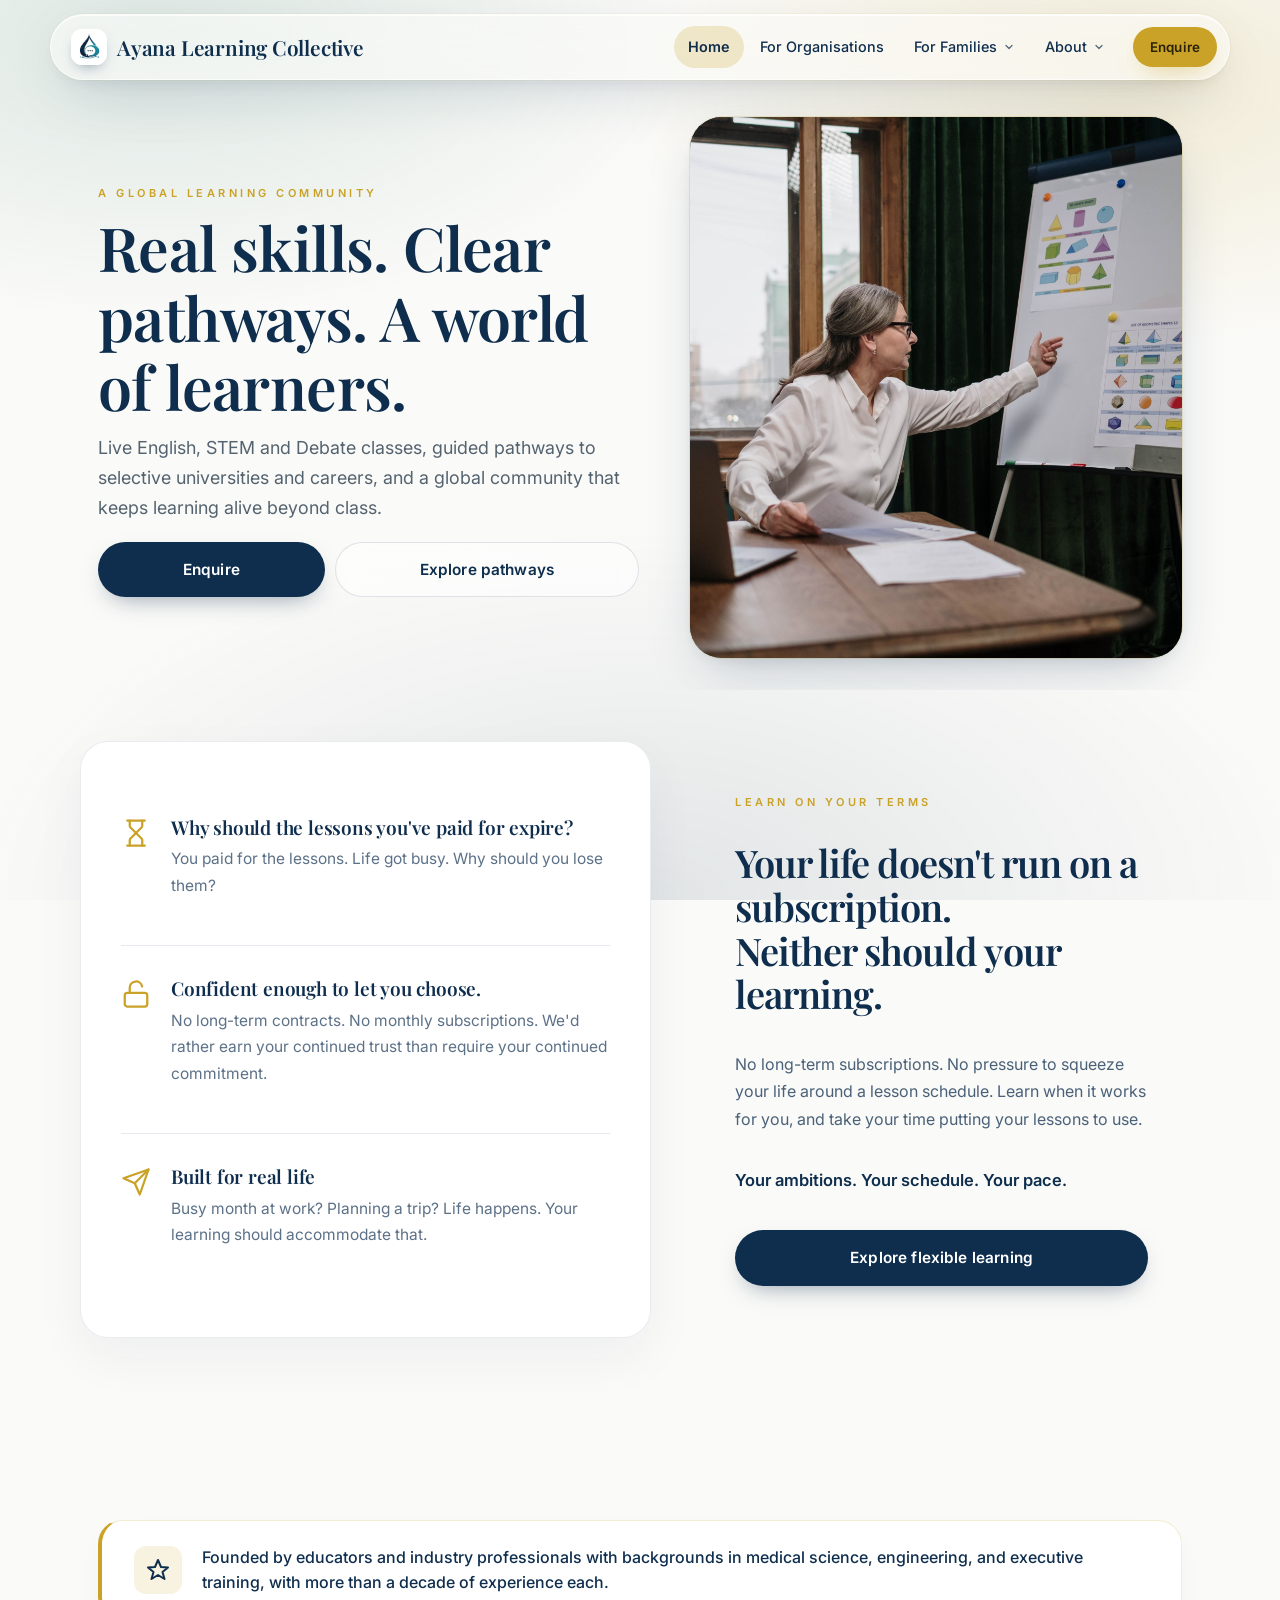
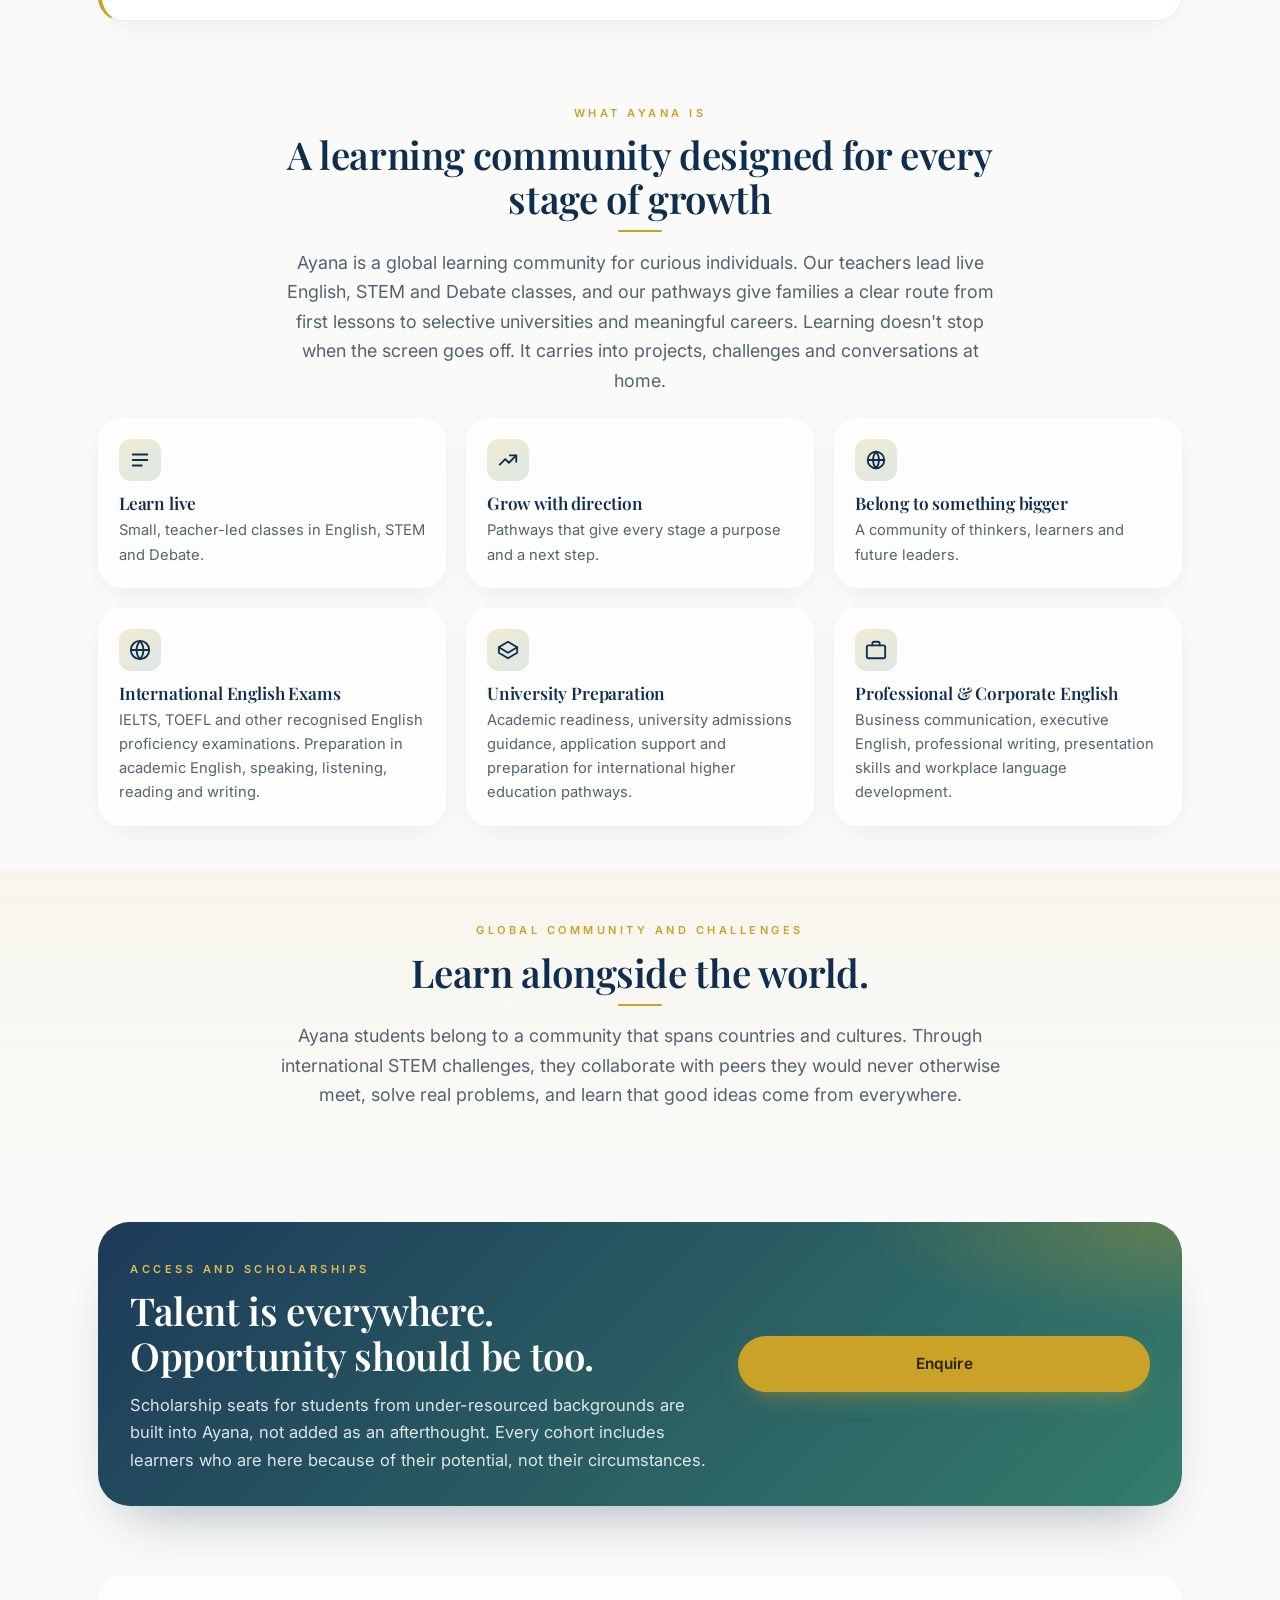
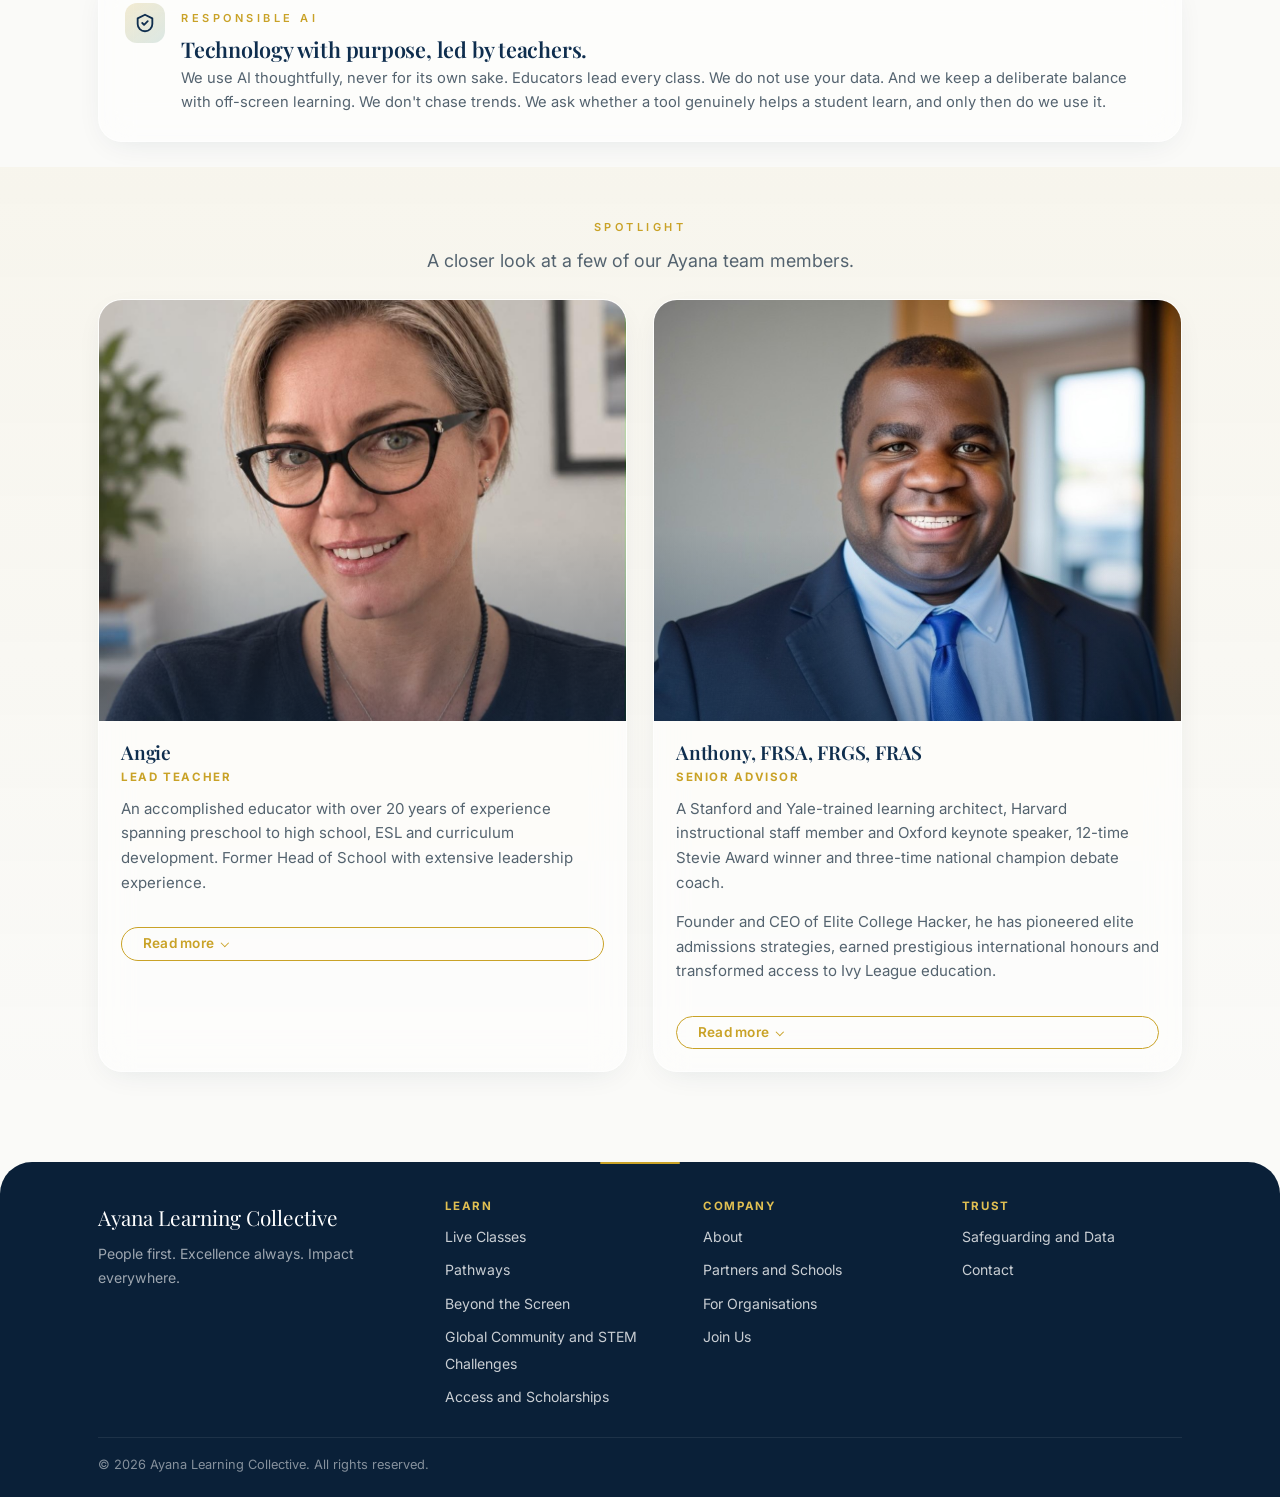
==== commit f63fd23c: "Update text to replace 'child' with 'student'" ====
--- a/index.html
+++ b/index.html
@@ -282,7 +282,7 @@
         <div>
           <span class="eyebrow eyebrow--emerald">Responsible AI</span>
           <h3>Technology with purpose, led by teachers.</h3>
-          <p>We use AI thoughtfully, never for its own sake. Educators lead every class. We do not use your data. And we keep a deliberate balance with off-screen learning. We don't chase trends. We ask whether a tool genuinely helps a child learn, and only then do we use it.</p>
+          <p>We use AI thoughtfully, never for its own sake. Educators lead every class. We do not use your data. And we keep a deliberate balance with off-screen learning. We don't chase trends. We ask whether a tool genuinely helps a student learn, and only then do we use it.</p>
         </div>
       </div>
     </div>
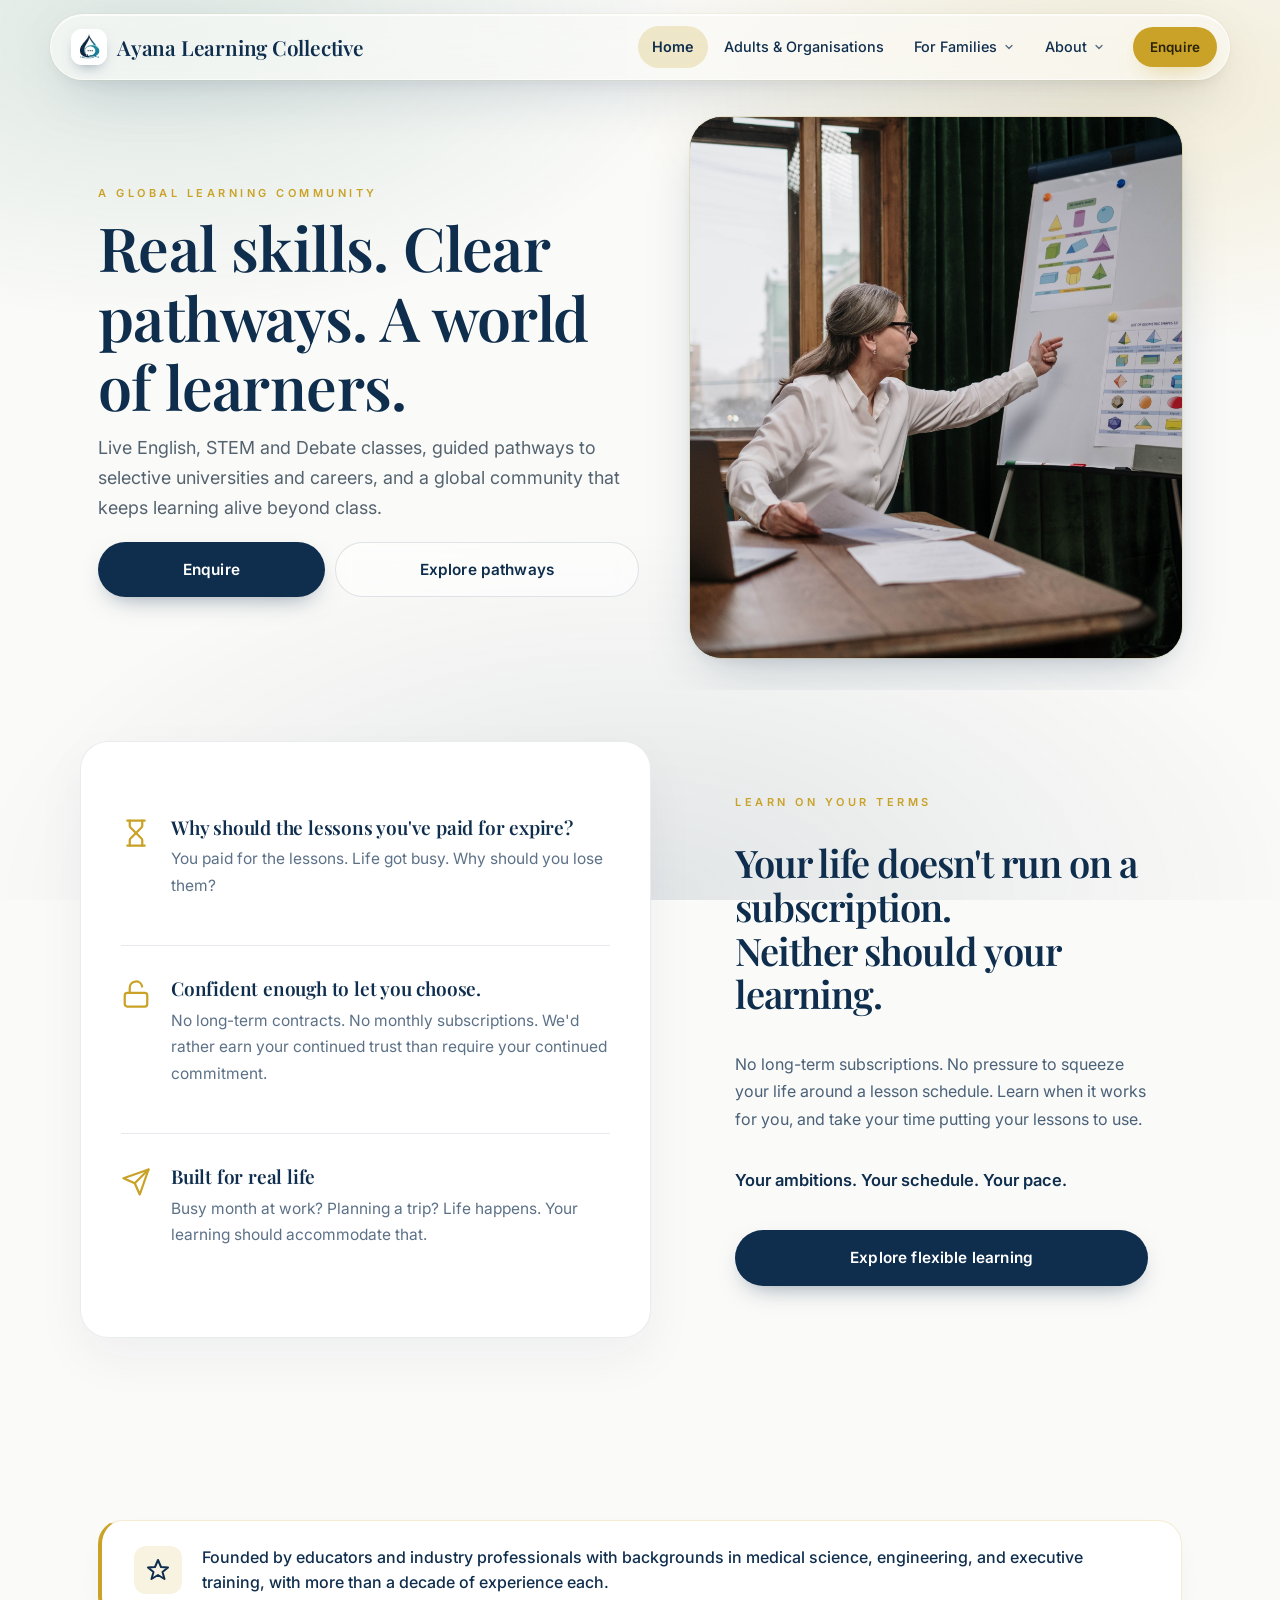
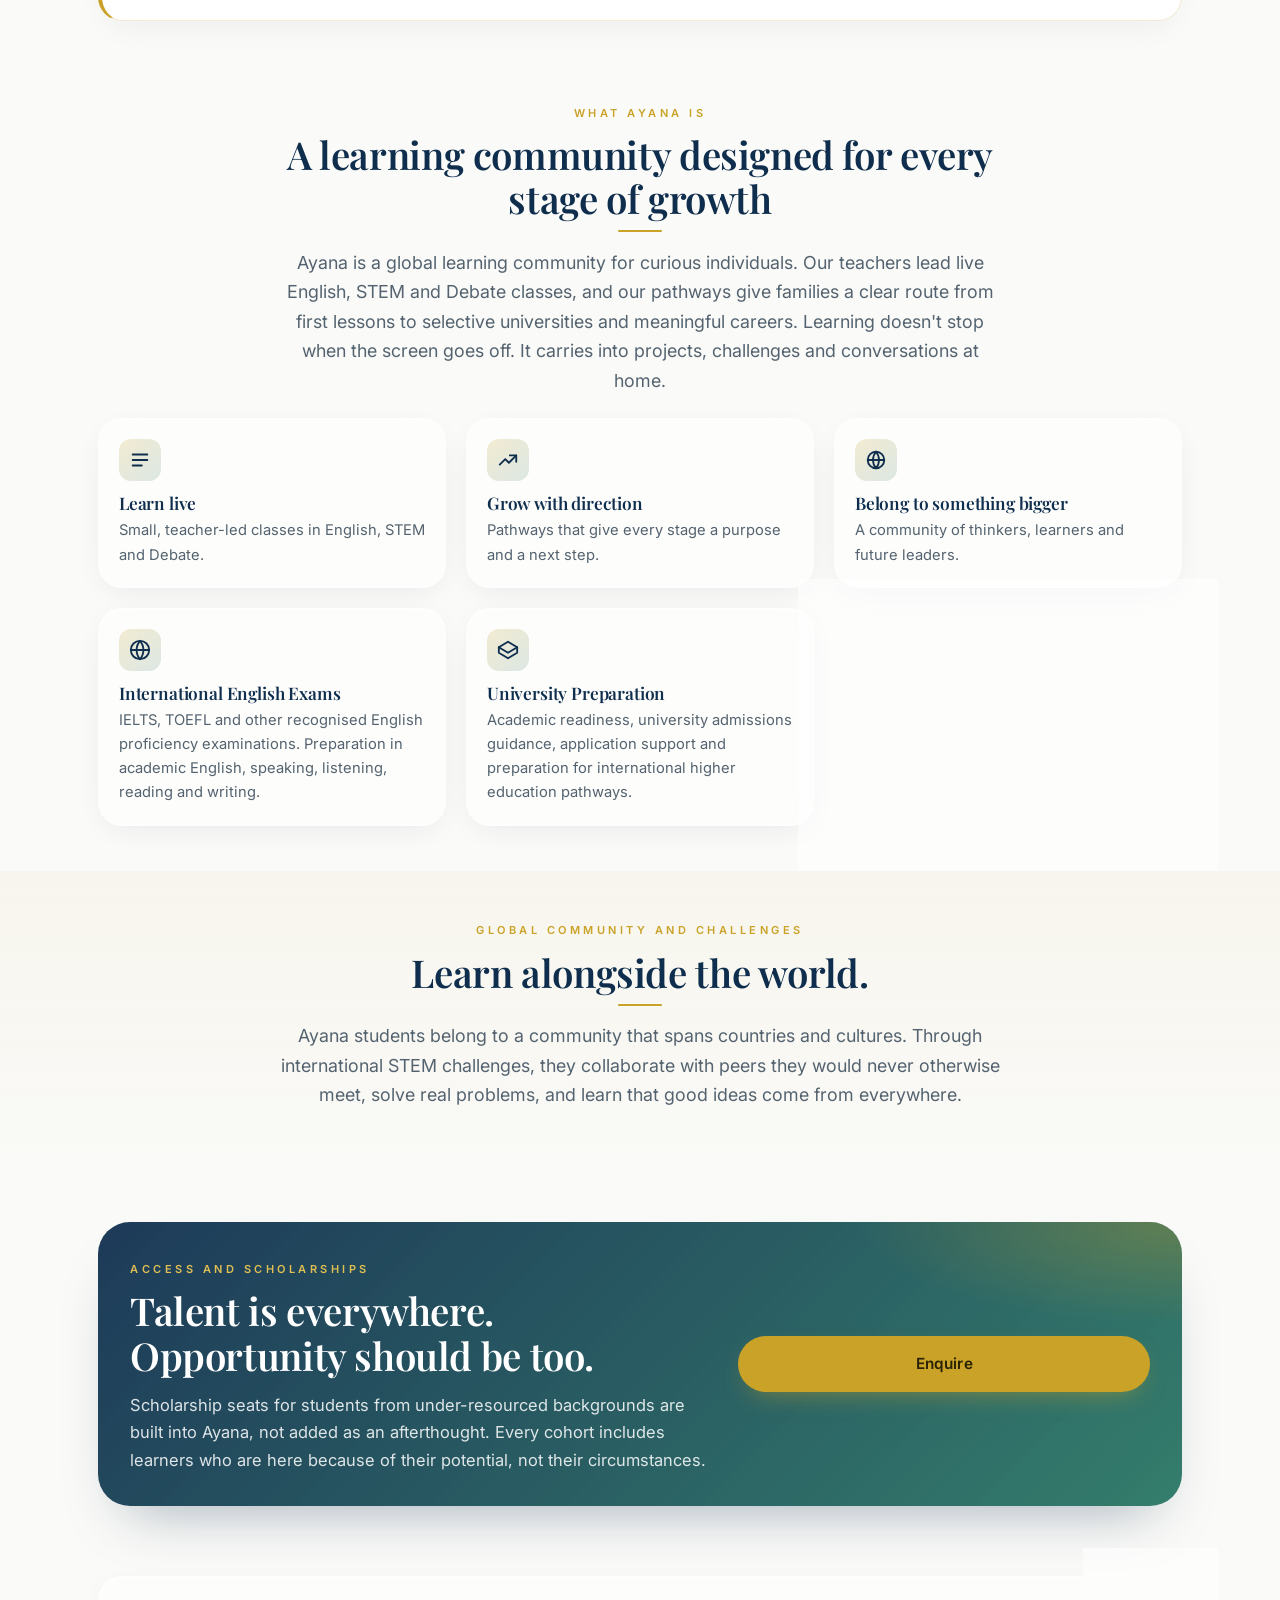
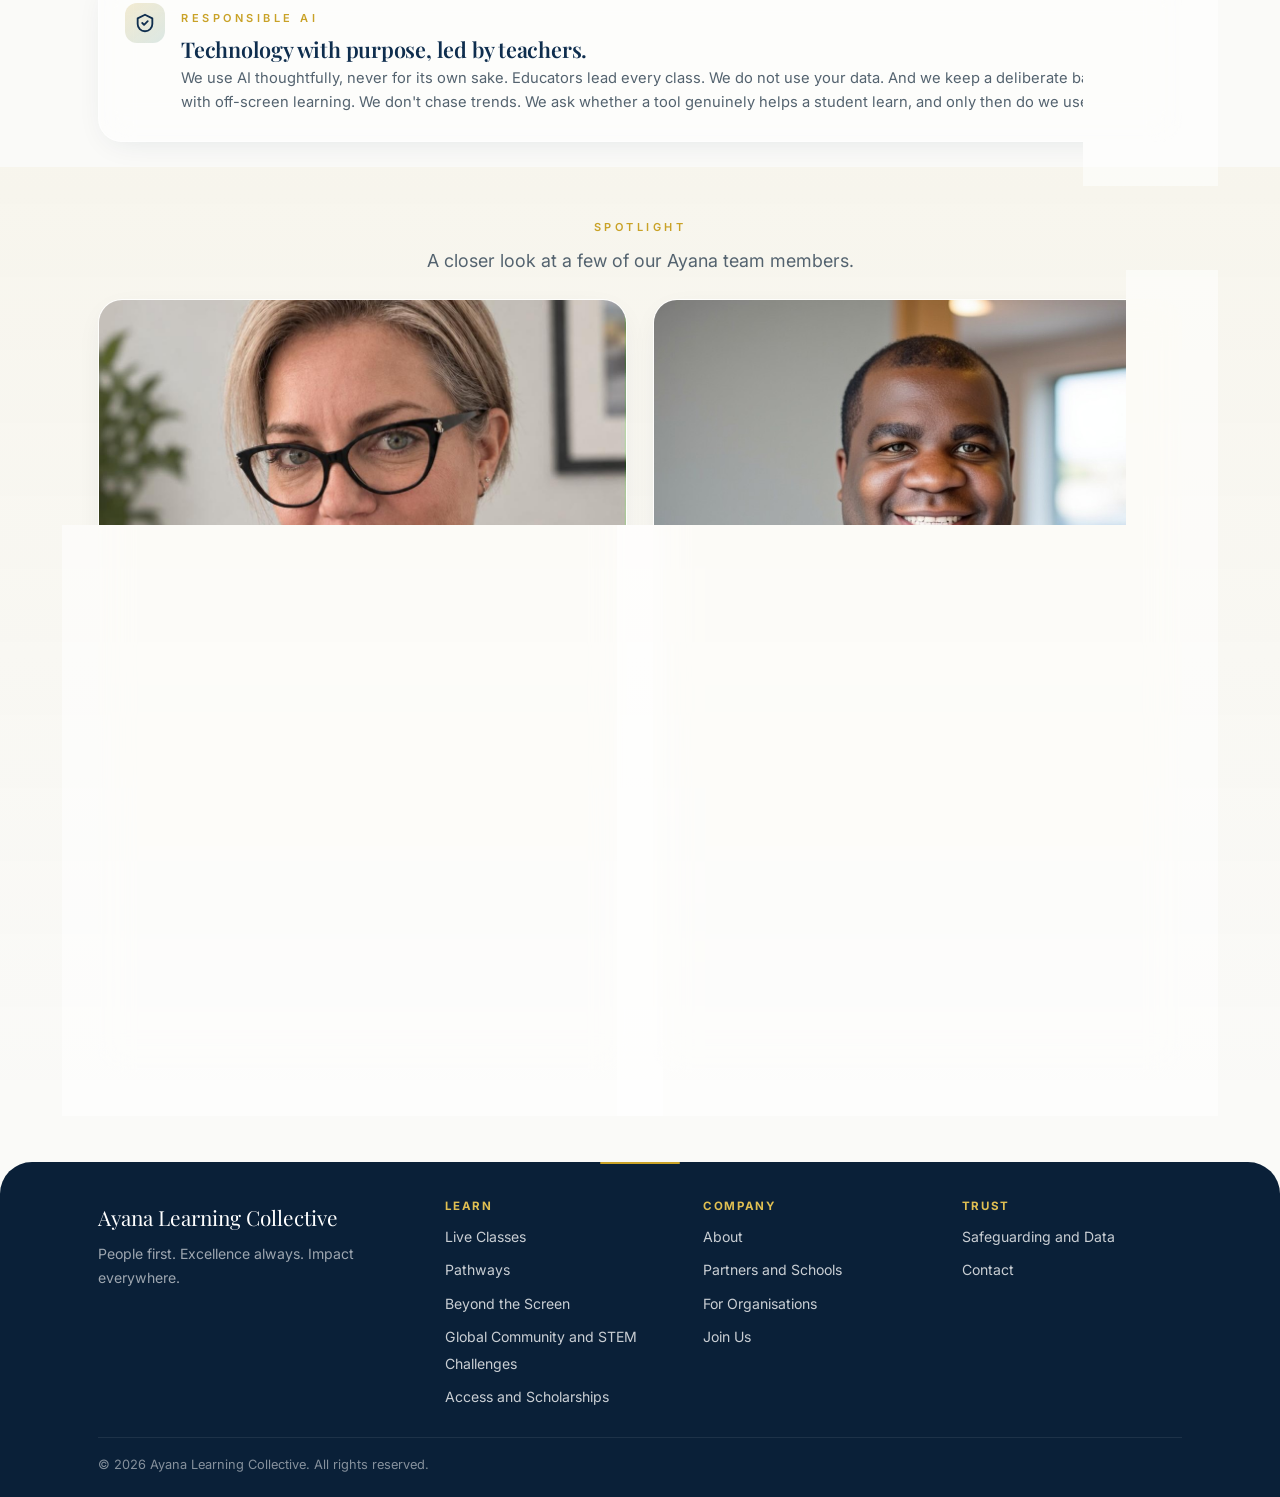
==== commit 7fb50765: "Update navigation link text for organisations" ====
--- a/index.html
+++ b/index.html
@@ -35,7 +35,7 @@
       <ul class="nav-list">
         <li class="nav-item"><a class="nav-link is-active" href="index.html" aria-current="page">Home</a></li>
         
-        <li class="nav-item"><a class="nav-link" href="organisations.html">For Organisations</a></li>
+        <li class="nav-item"><a class="nav-link" href="organisations.html">Adults &amp; Organisations</a></li>
         
         <li class="nav-item has-drop">
           <button class="nav-link" aria-expanded="false" aria-haspopup="true">
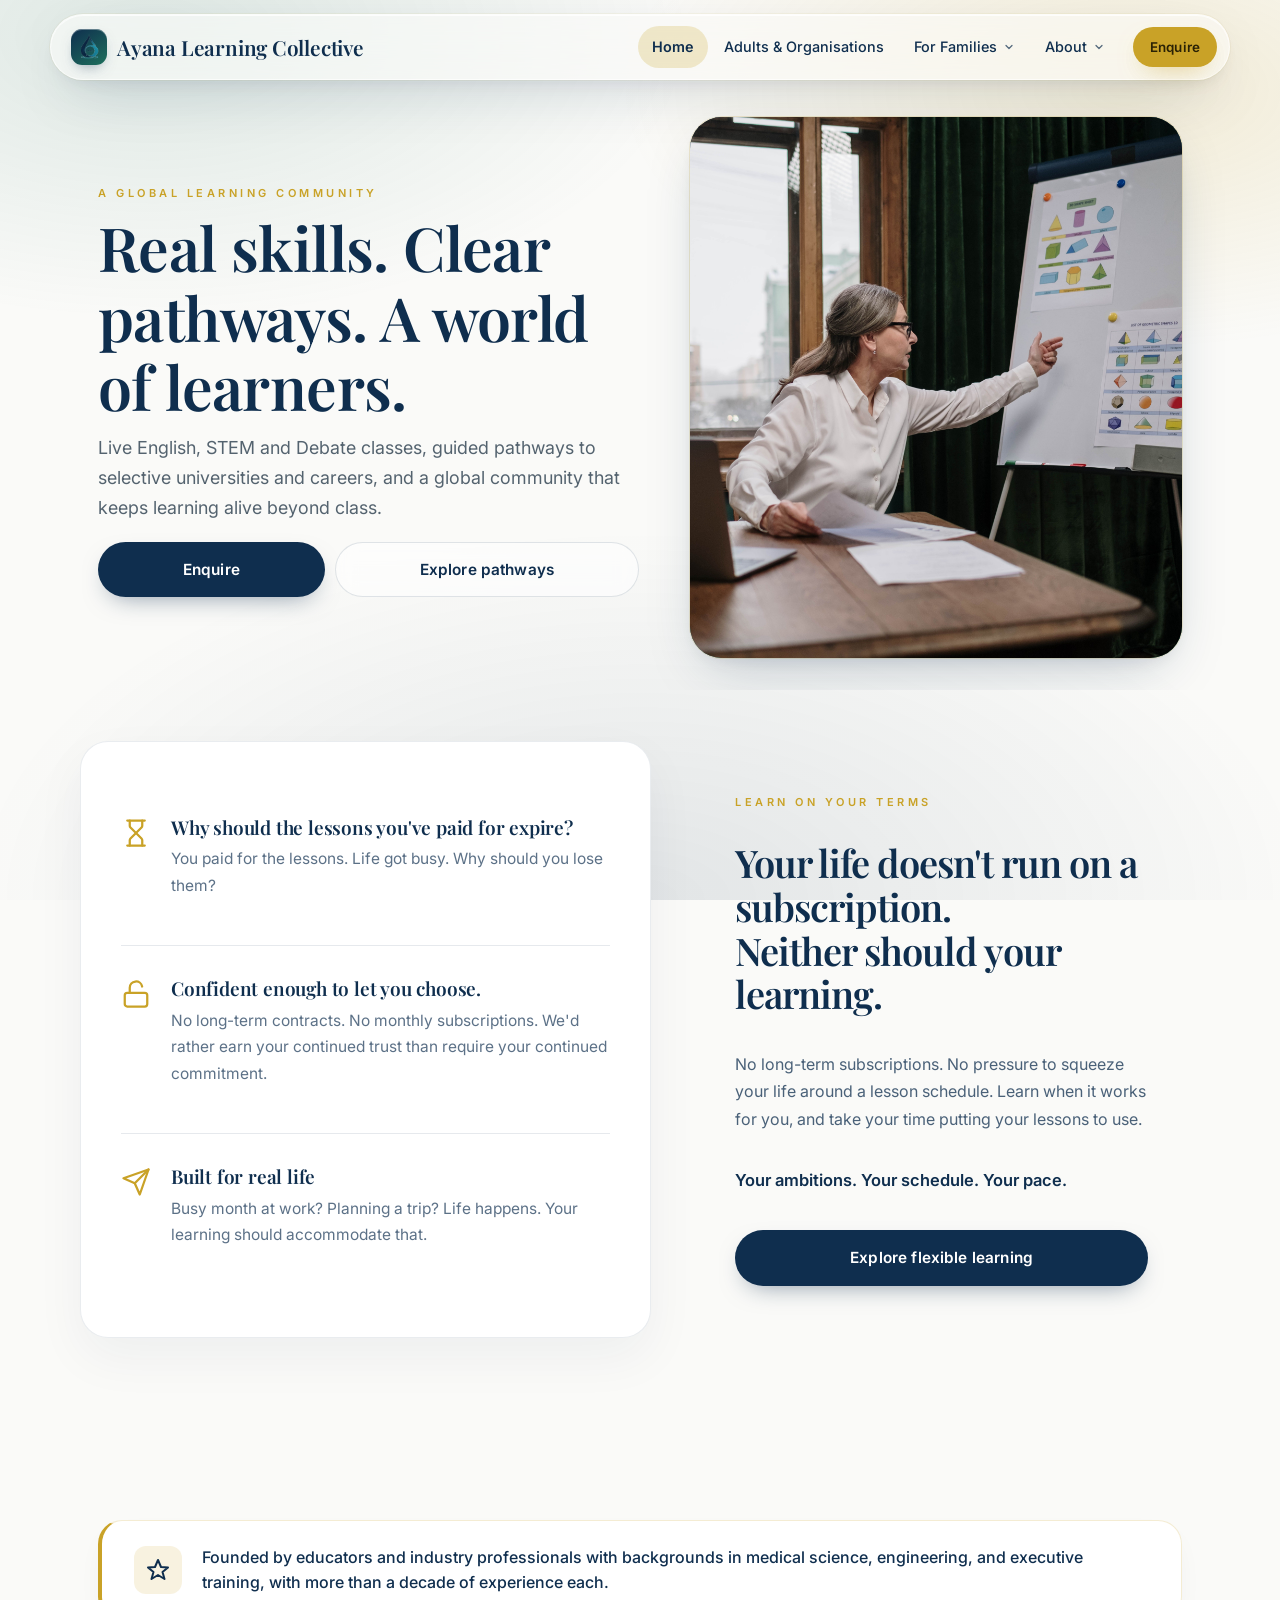
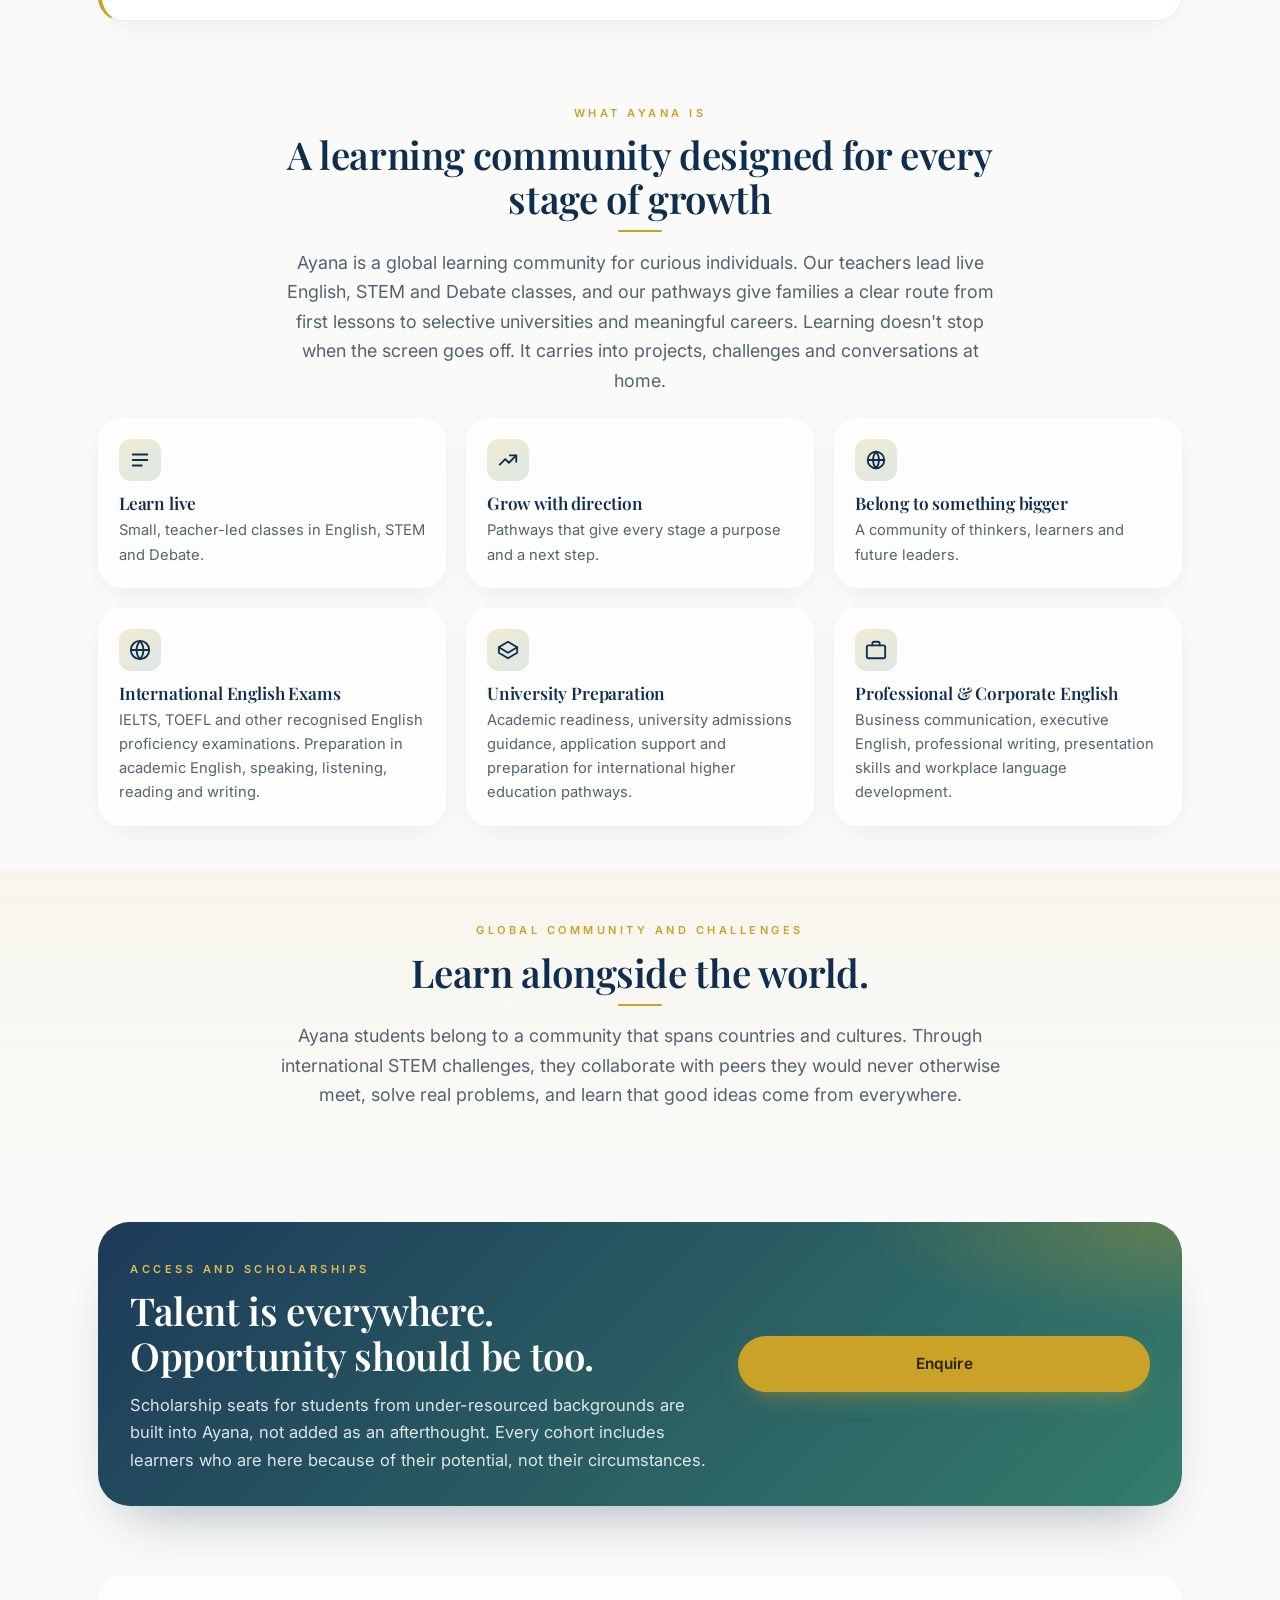
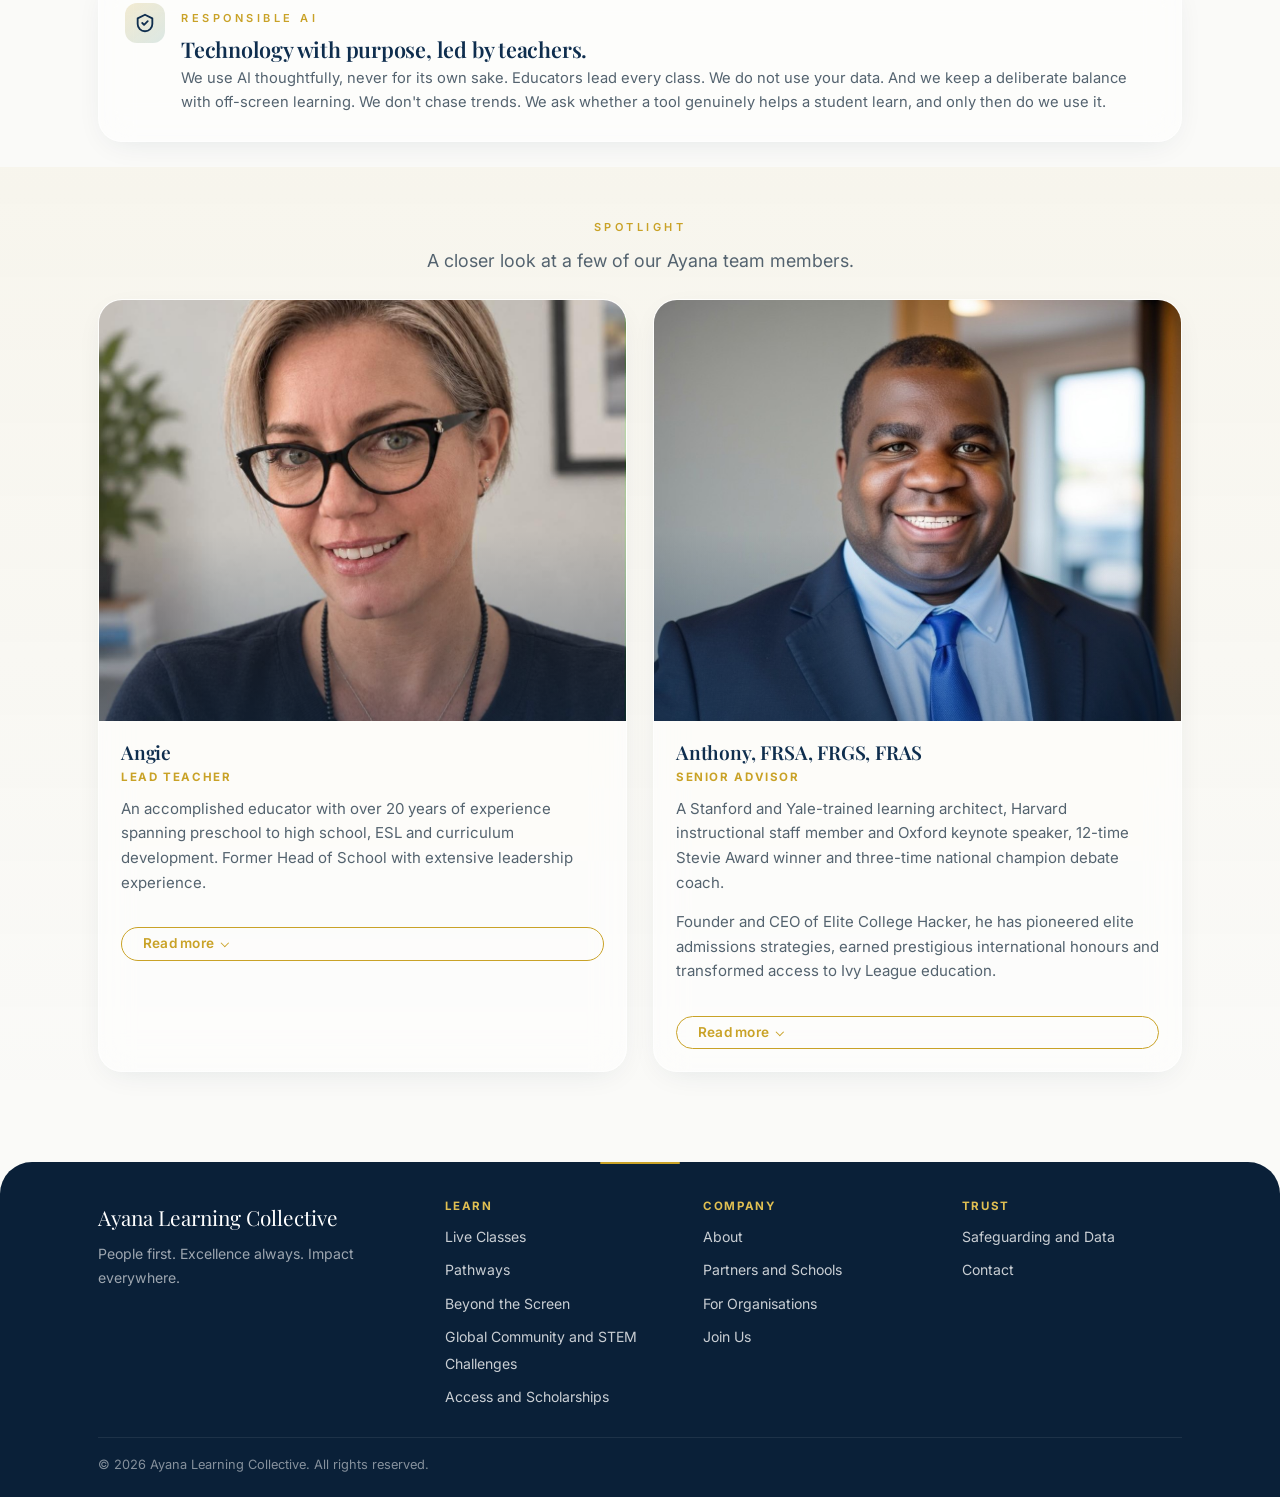
==== commit ca00d99a: "Replace JPEG logo with SVG logo" ====
--- a/index.html
+++ b/index.html
@@ -22,7 +22,7 @@
 <header class="site-header">
   <div class="header-inner">
     <a href="index.html" class="brand">
-       <img src="Ayana-logo.jpeg" alt="Ayana Learning Collective Logo" class="brand-mark">
+       <img src="Ayana-logo.svg" alt="Ayana Learning Collective Logo" class="brand-mark">
       <span class="brand-text">
         <span class="b1">Ayana Learning Collective</span>
       </span>
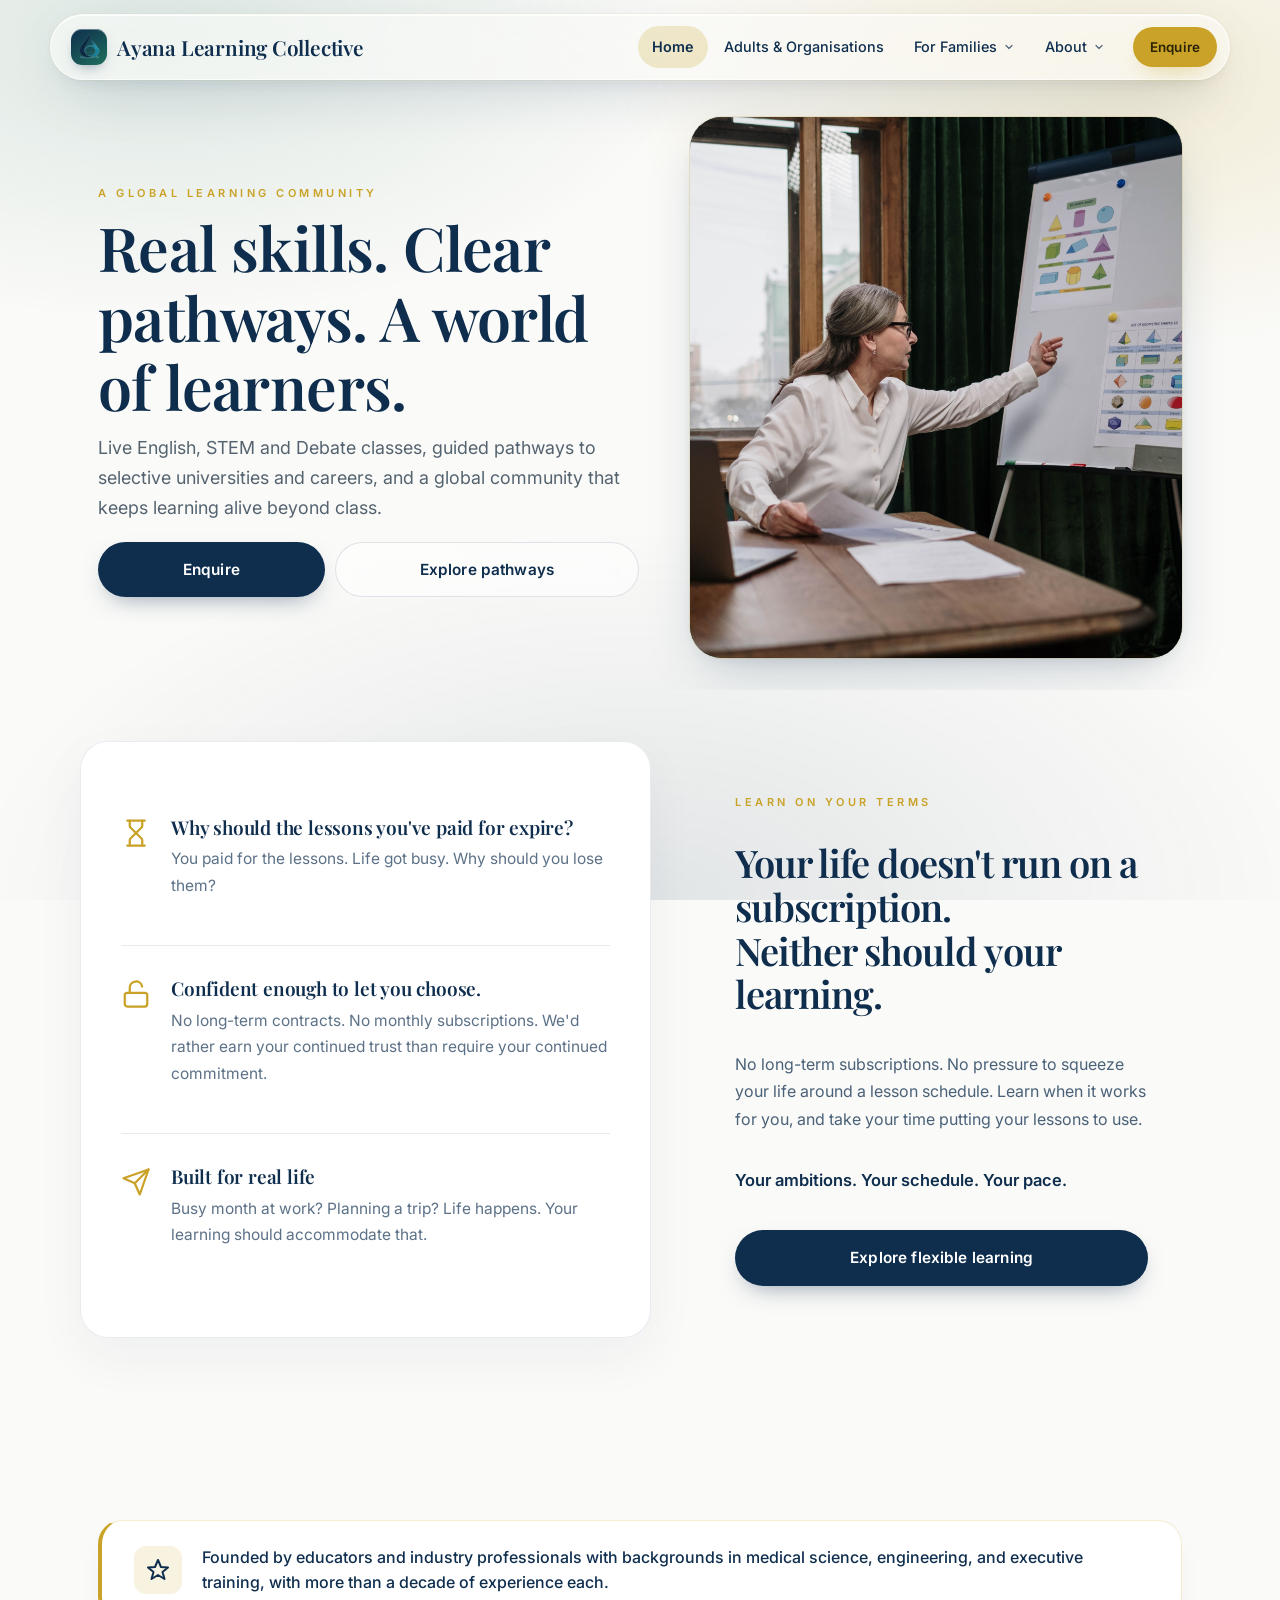
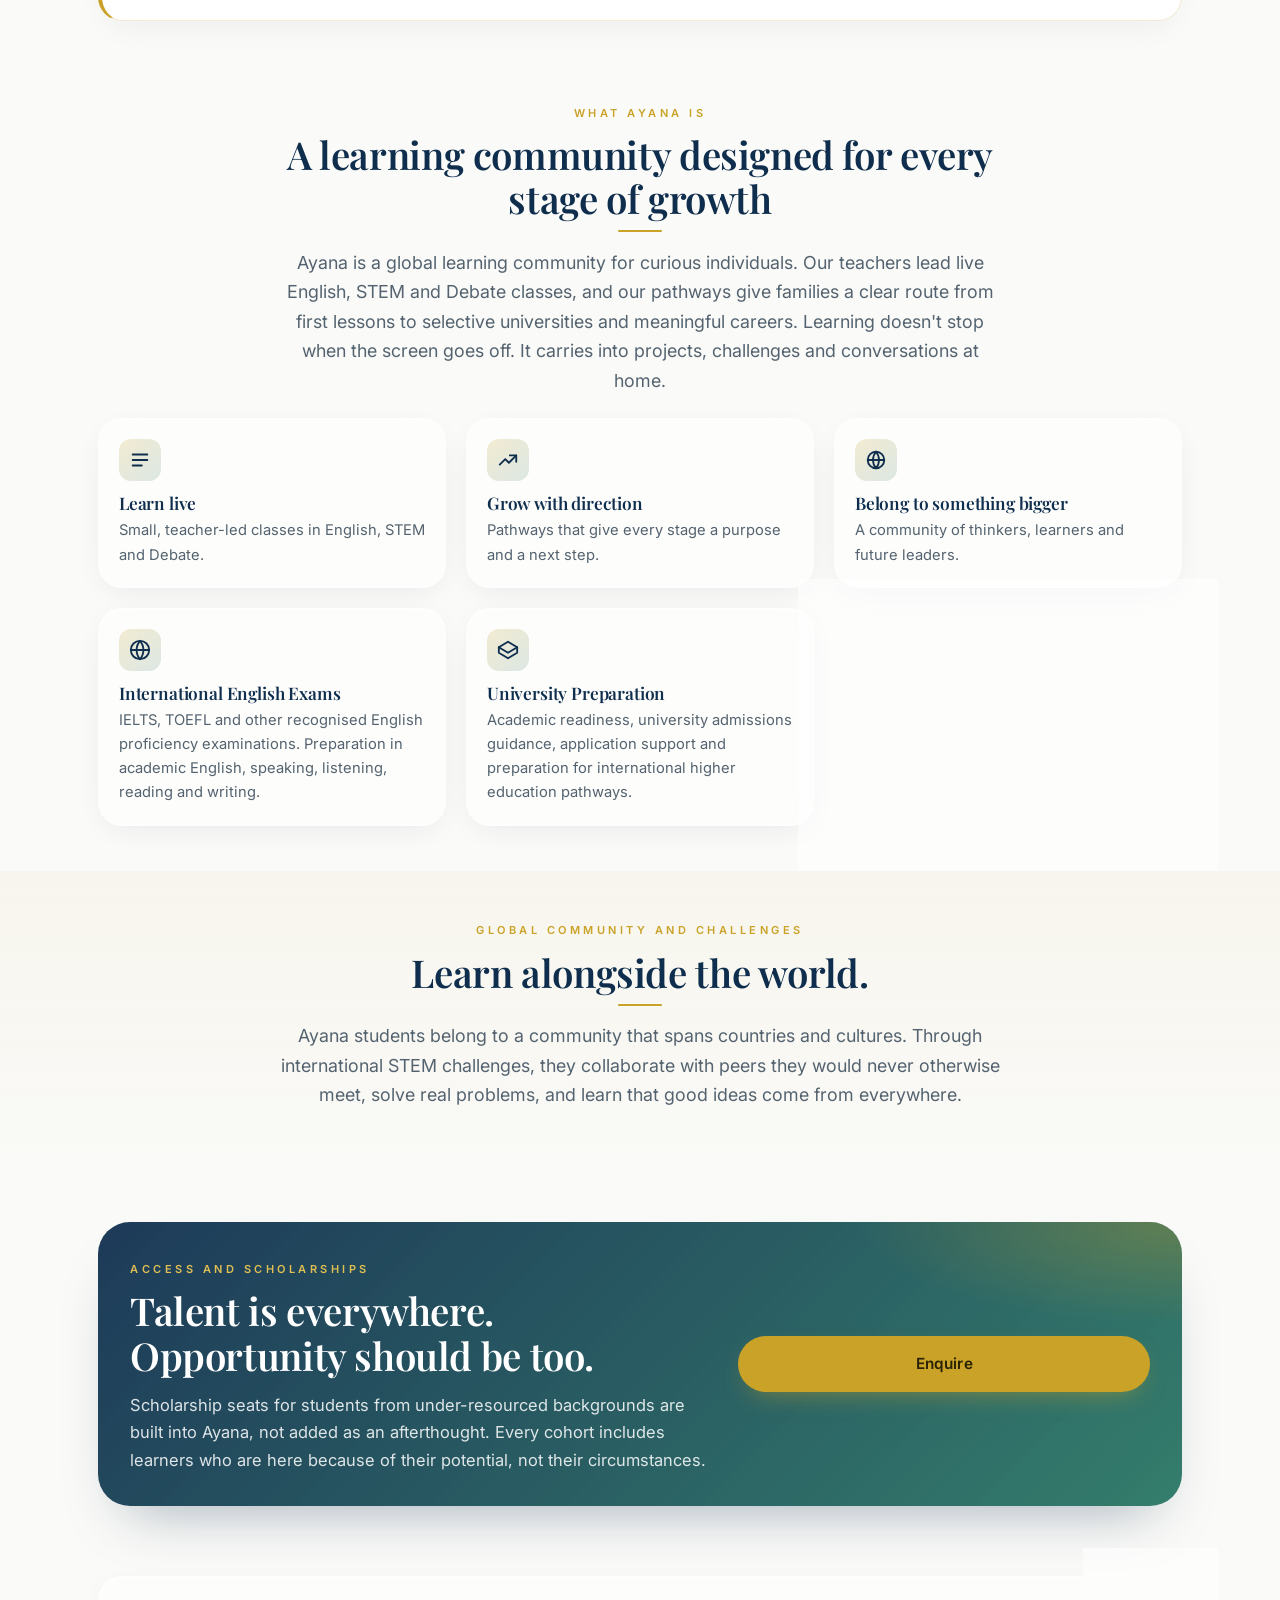
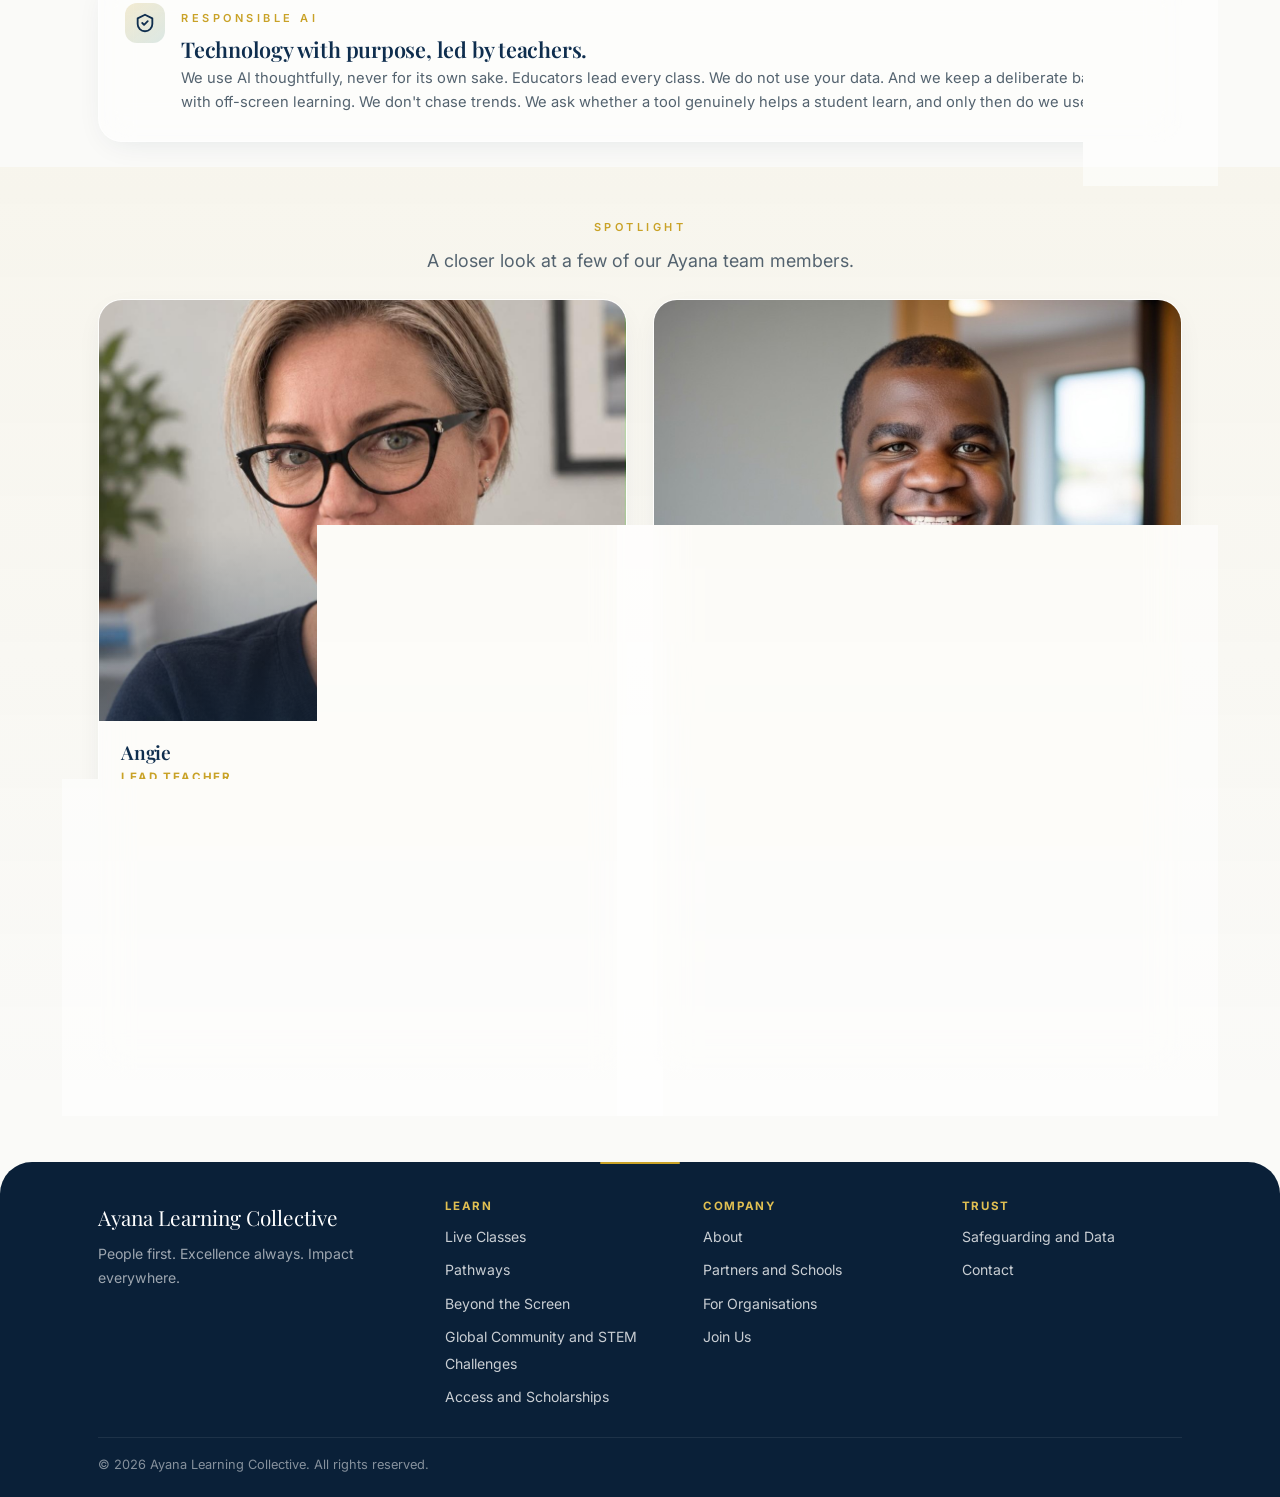
==== commit f58af406: "Change logo image format from SVG to PNG" ====
--- a/index.html
+++ b/index.html
@@ -22,7 +22,7 @@
 <header class="site-header">
   <div class="header-inner">
     <a href="index.html" class="brand">
-       <img src="Ayana-logo.svg" alt="Ayana Learning Collective Logo" class="brand-mark">
+       <img src="Ayana-logo.png" alt="Ayana Learning Collective Logo" class="brand-mark">
       <span class="brand-text">
         <span class="b1">Ayana Learning Collective</span>
       </span>
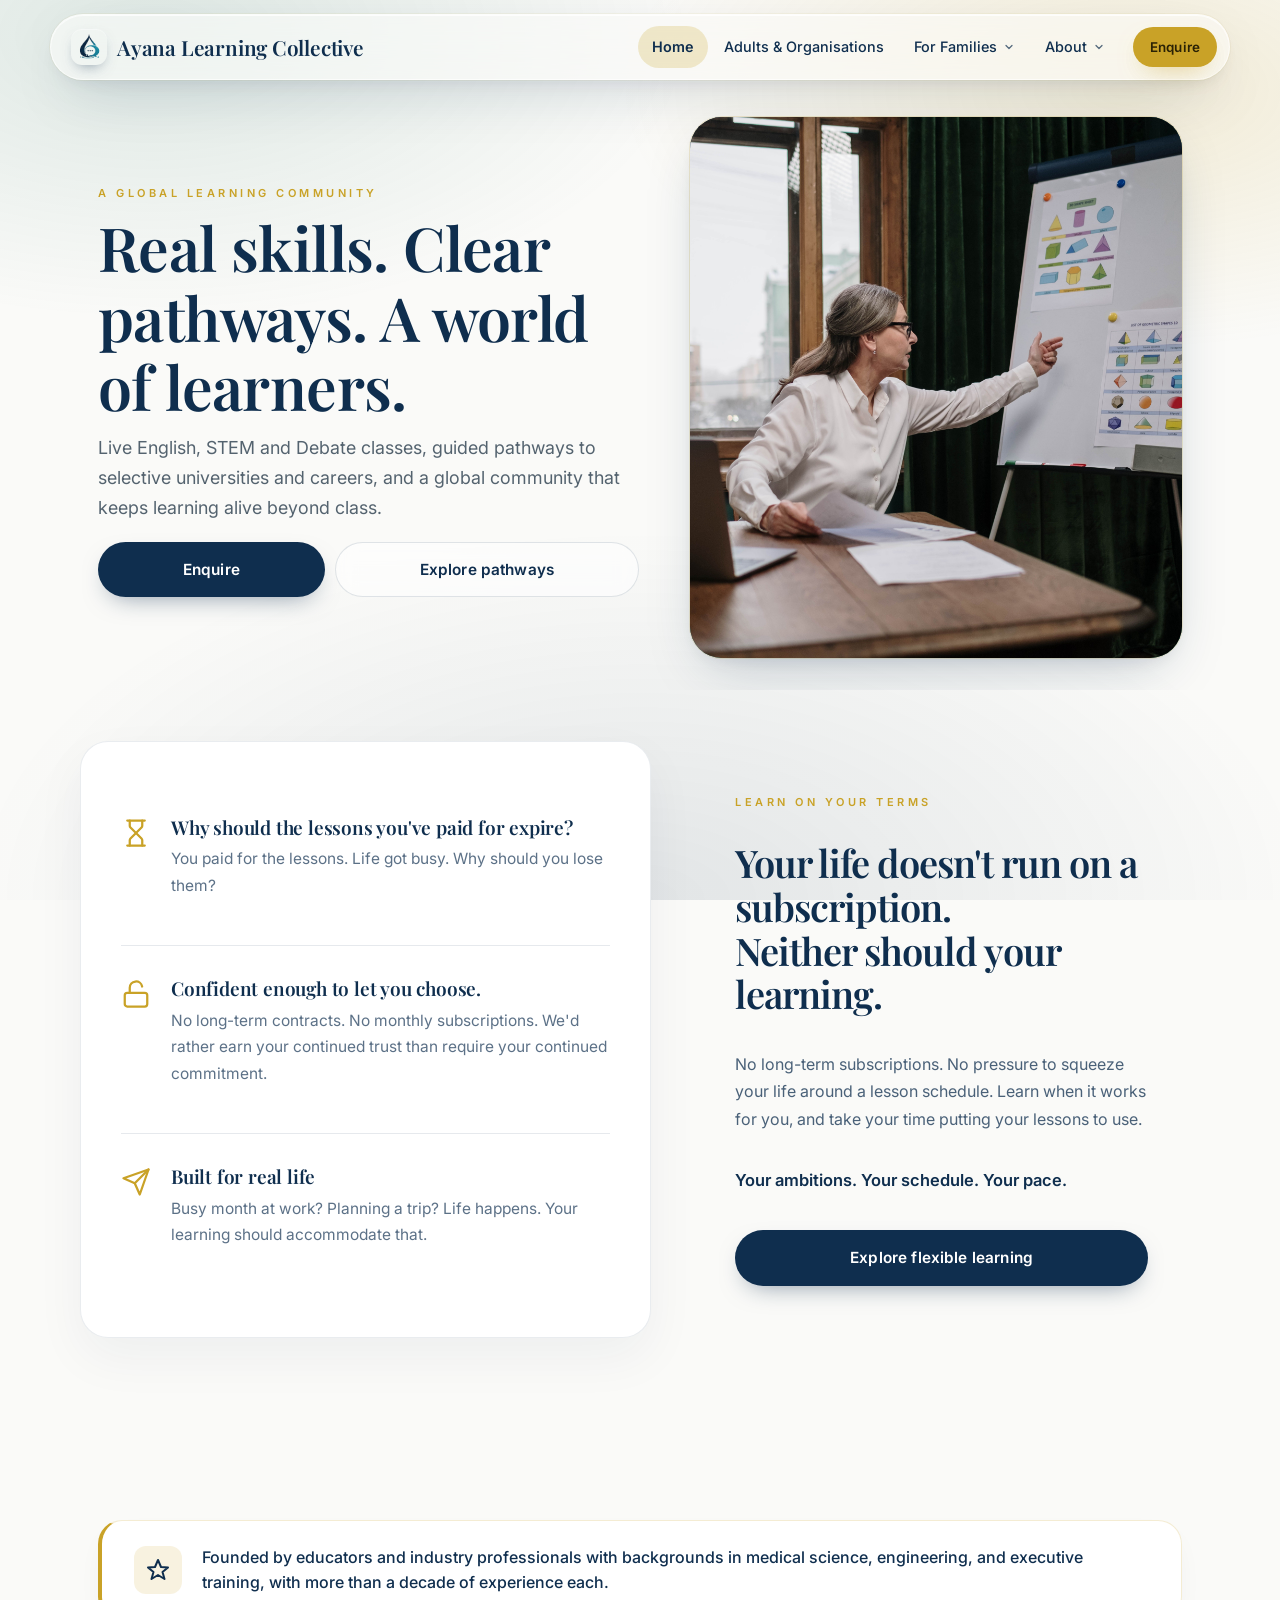
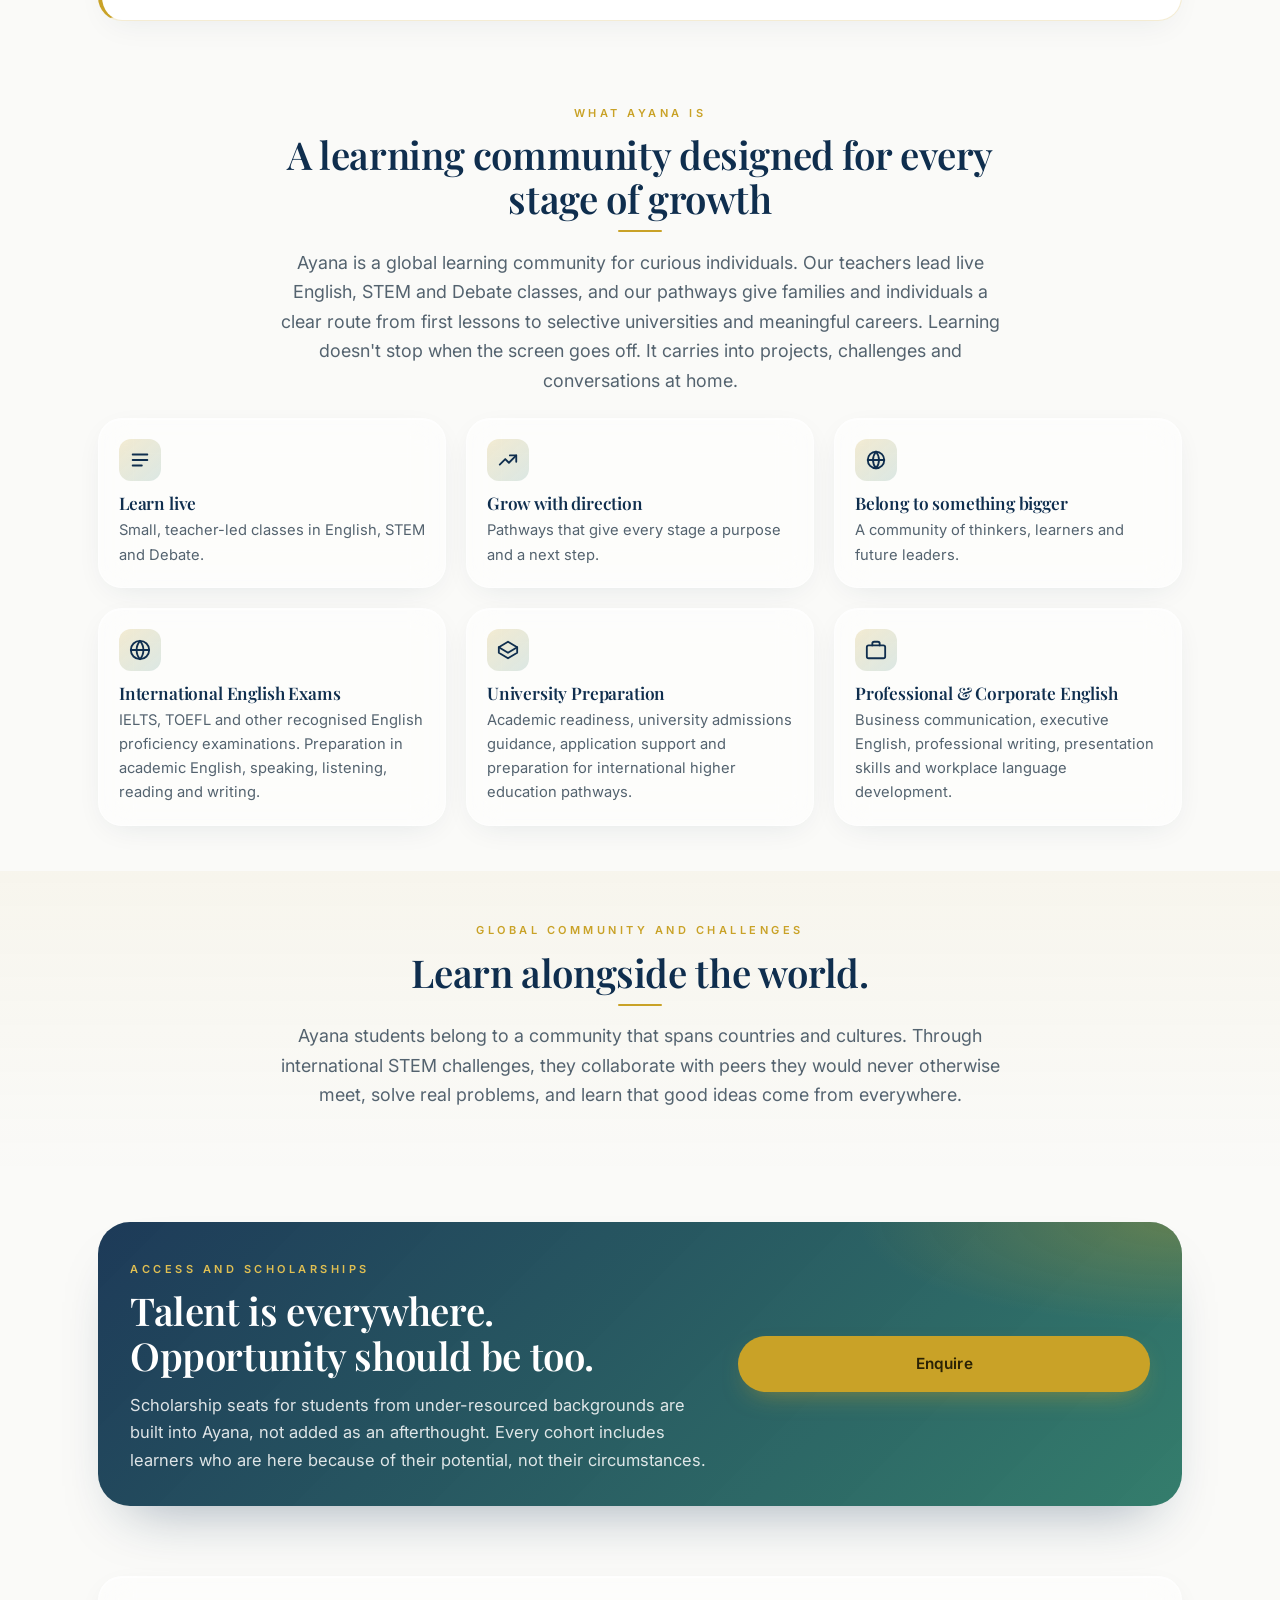
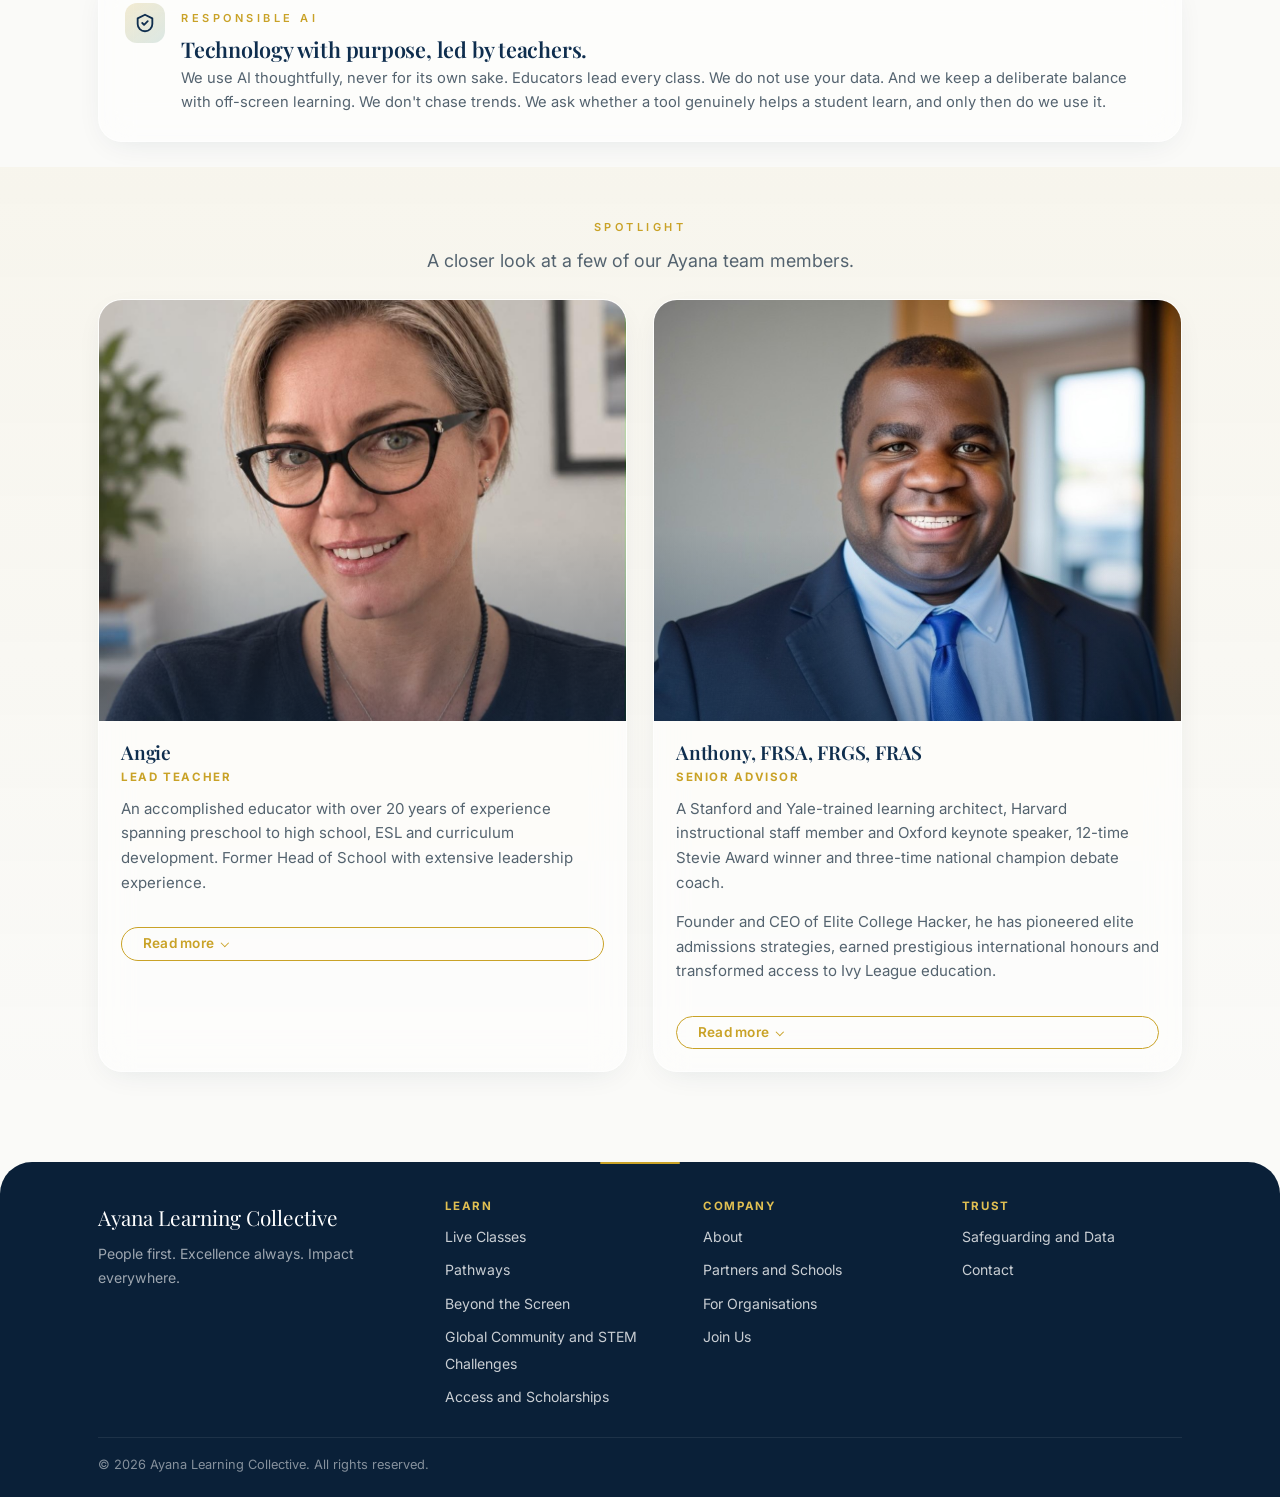
==== commit 50f88ec2: "Clarify audience in lead paragraph of index.html Updated the lead paragraph to clarify the audience." ====
--- a/index.html
+++ b/index.html
@@ -181,7 +181,7 @@
       <div class="section-head section-head--center reveal">
         <span class="eyebrow">What Ayana is</span>
         <h2>A learning community designed for every stage of growth</h2>
-        <p class="lead">Ayana is a global learning community for curious individuals. Our teachers lead live English, STEM and Debate classes, and our pathways give families a clear route from first lessons to selective universities and meaningful careers. Learning doesn't stop when the screen goes off. It carries into projects, challenges and conversations at home.</p>
+        <p class="lead">Ayana is a global learning community for curious individuals. Our teachers lead live English, STEM and Debate classes, and our pathways give families and individuals a clear route from first lessons to selective universities and meaningful careers. Learning doesn't stop when the screen goes off. It carries into projects, challenges and conversations at home.</p>
       </div>
 
       <div class="grid-3 reveal-group">
--- a/style.css
+++ b/style.css
@@ -155,7 +155,7 @@
 
 .brand{display:inline-flex;align-items:center;gap:10px;font-family:var(--font-head);font-size:1.3rem;font-weight:600;color:var(--navy);letter-spacing:-.01em}
 .brand:hover{color:var(--navy)}
-.brand-mark{display:grid;place-items:center;width:36px;height:36px;border-radius:11px;corner-shape: squircle;background:linear-gradient(145deg,var(--navy),var(--emerald));color:#fff;font-size:1rem;box-shadow:0 6px 16px -8px rgba(15,46,78,.7), inset 0 1px 0 rgba(255,255,255,.35)}
+.brand-mark{display:grid;place-items:center;width:36px;height:36px;border-radius:11px;corner-shape: squircle;color:#fff;font-size:1rem;box-shadow:0 6px 16px -8px rgba(15,46,78,.7), inset 0 1px 0 rgba(255,255,255,.35)}
 
 .main-nav{display:flex;align-items:center;gap:8px}
 .nav-list{display:flex;align-items:center;gap:2px}
